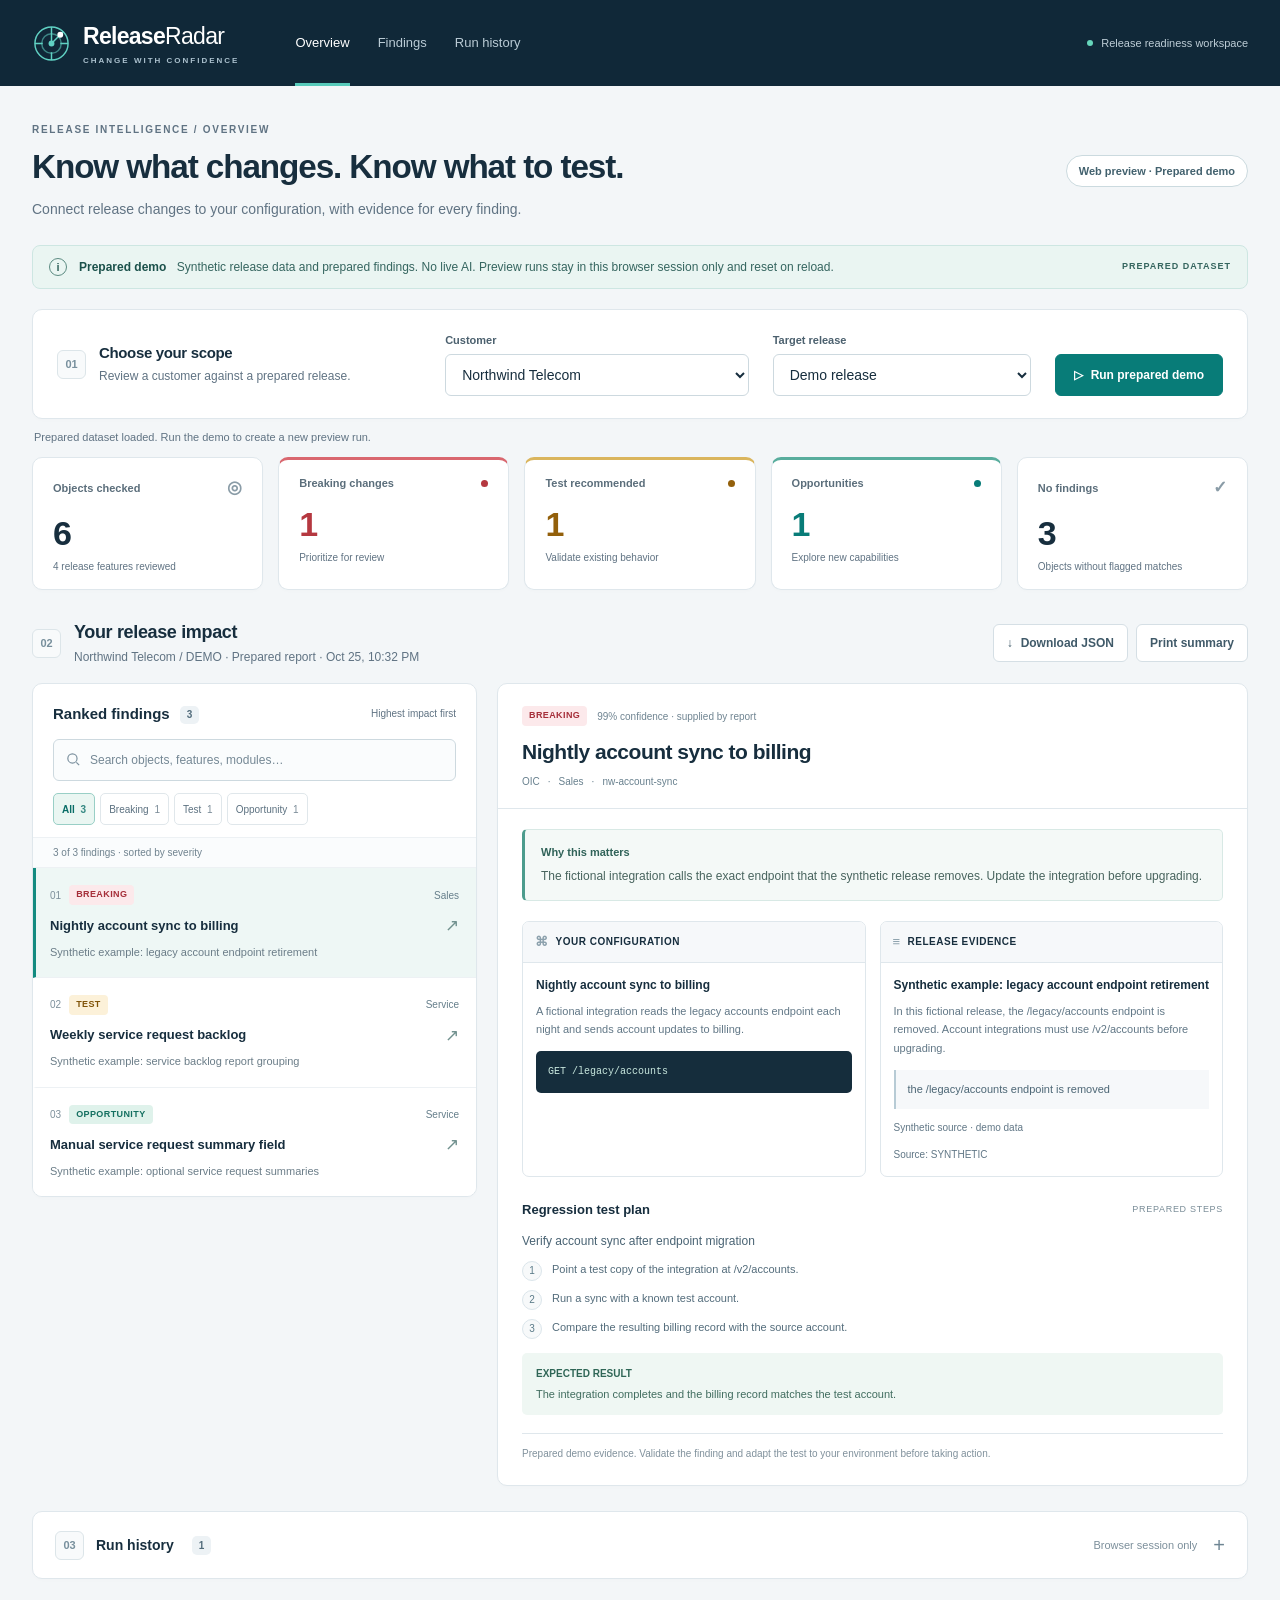
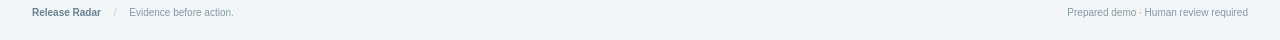
==== web/index.html @ c8c9df4d "feat: build interactive release dashboard and publish demo preview" ====
<!doctype html>
<html lang="en">
<head>
  <meta charset="utf-8">
  <meta name="viewport" content="width=device-width, initial-scale=1">
  <meta name="theme-color" content="#102838">
  <title>Release Radar — Release readiness</title>
  <link rel="stylesheet" href="./app.css">
</head>
<body class="rr-app">
  <!-- APEX: paste this root element into a Static Content region. Load app.css
       as a page CSS file and app.js as a page JavaScript file. No nested form. -->
  <!-- RELEASE_RADAR_APP_START -->
  <div id="release-radar-root" class="rr-app">
    <a class="rr-skip" href="#rr-workspace">Skip to workspace</a>
    <header class="rr-header">
      <a class="rr-brand" href="#rr-workspace" aria-label="Release Radar home">
        <svg class="rr-brand-mark" viewBox="0 0 40 40" fill="none" aria-hidden="true"><circle cx="20" cy="20" r="17" stroke="currentColor" stroke-width="1.5"/><circle cx="20" cy="20" r="10" stroke="currentColor" stroke-width="1.5" opacity=".55"/><path d="M20 3v17l12-12M3 20h8M20 29v8M29 20h8" stroke="currentColor" stroke-width="1.5"/><circle cx="20" cy="20" r="3" fill="currentColor"/><circle cx="29" cy="11" r="3" fill="#fff"/></svg>
        <span>Release<span class="rr-brand-light">Radar</span><small>CHANGE WITH CONFIDENCE</small></span>
      </a>
      <nav class="rr-nav" aria-label="Release Radar navigation">
        <a class="rr-nav-active" href="#rr-workspace">Overview</a>
        <a href="#rr-findings">Findings</a>
        <a href="#rr-history">Run history</a>
      </nav>
      <span class="rr-header-label"><span class="rr-dot"></span> Release readiness workspace</span>
    </header>

    <main id="rr-workspace" class="rr-main" tabindex="-1">
      <div class="rr-page-heading">
        <div><p class="rr-eyebrow">RELEASE INTELLIGENCE / OVERVIEW</p><h1>Know what changes.<br class="rr-mobile-break"> Know what to test.</h1><p class="rr-subtitle">Connect release changes to your configuration, with evidence for every finding.</p></div>
        <span id="rr-environment" class="rr-environment">Connecting…</span>
      </div>

      <div class="rr-demo-notice">
        <span class="rr-notice-icon" aria-hidden="true">i</span>
        <p><strong>Prepared demo</strong><span id="rr-mode-note"> Precomputed findings and test cases. This demo does not call live AI.</span></p>
        <span class="rr-fixture-tag">PREPARED DATASET</span>
      </div>

      <section class="rr-card rr-controls" aria-labelledby="rr-scope-title">
        <div class="rr-scope-heading"><span class="rr-section-number">01</span><div><h2 id="rr-scope-title">Choose your scope</h2><p>Review a customer against a prepared release.</p></div></div>
        <div class="rr-field"><label for="rr-customer">Customer</label><select id="rr-customer" disabled><option>Loading customers…</option></select></div>
        <div class="rr-field"><label for="rr-release">Target release</label><select id="rr-release" disabled><option>Loading releases…</option></select></div>
        <button id="rr-run" class="rr-button rr-button-primary" type="button" disabled><span aria-hidden="true">▷</span><span id="rr-run-label">Run prepared demo</span></button>
      </section>

      <div id="rr-error" class="rr-error" role="alert" hidden><div><strong>We couldn’t complete that request.</strong><p id="rr-error-message"></p></div><button id="rr-retry" class="rr-button rr-button-secondary" type="button">Try again</button></div>
      <p id="rr-status" class="rr-status" role="status" aria-live="polite">Loading the prepared workspace…</p>

      <section class="rr-kpis" aria-label="Report summary">
        <article class="rr-card rr-kpi"><div class="rr-kpi-label">Objects checked <span aria-hidden="true">◎</span></div><strong id="rr-kpi-objects">—</strong><p id="rr-kpi-features">Awaiting a report</p></article>
        <article class="rr-card rr-kpi rr-kpi-breaking"><div class="rr-kpi-label">Breaking changes <span class="rr-severity-dot" aria-hidden="true"></span></div><strong id="rr-kpi-breaking">—</strong><p>Prioritize for review</p></article>
        <article class="rr-card rr-kpi rr-kpi-test"><div class="rr-kpi-label">Test recommended <span class="rr-severity-dot" aria-hidden="true"></span></div><strong id="rr-kpi-test">—</strong><p>Validate existing behavior</p></article>
        <article class="rr-card rr-kpi rr-kpi-opportunity"><div class="rr-kpi-label">Opportunities <span class="rr-severity-dot" aria-hidden="true"></span></div><strong id="rr-kpi-opportunity">—</strong><p>Explore new capabilities</p></article>
        <article class="rr-card rr-kpi"><div class="rr-kpi-label">No findings <span aria-hidden="true">✓</span></div><strong id="rr-kpi-clear">—</strong><p>Objects without flagged matches</p></article>
      </section>

      <section id="rr-findings" class="rr-results" aria-labelledby="rr-results-title" aria-busy="true">
        <div class="rr-section-heading"><div class="rr-section-title"><span class="rr-section-number">02</span><div><h2 id="rr-results-title">Your release impact</h2><p id="rr-report-meta">Choose a scope to begin your review.</p></div></div><div class="rr-report-actions"><button id="rr-download" class="rr-button rr-button-secondary" type="button" disabled><span aria-hidden="true">↓</span> Download JSON</button><button id="rr-print" class="rr-button rr-button-secondary" type="button" disabled>Print summary</button></div></div>
        <div class="rr-review-grid">
          <section class="rr-card rr-findings-panel" aria-label="Ranked findings">
            <div class="rr-list-header"><h3>Ranked findings <span id="rr-finding-total" class="rr-count">0</span></h3><span>Highest impact first</span></div>
            <div class="rr-filter-area"><div class="rr-search"><svg viewBox="0 0 24 24" fill="none" aria-hidden="true"><circle cx="10.5" cy="10.5" r="6.5" stroke="currentColor" stroke-width="1.7"/><path d="m16 16 4 4" stroke="currentColor" stroke-width="1.7"/></svg><label class="rr-sr-only" for="rr-search">Search findings by object, module, or release feature</label><input id="rr-search" type="search" placeholder="Search objects, features, modules…" autocomplete="off"></div>
              <div class="rr-filters" role="group" aria-label="Filter by severity"><button class="rr-filter rr-filter-active" data-severity="ALL" aria-pressed="true" type="button">All <span data-count="ALL">0</span></button><button class="rr-filter" data-severity="BREAKING" aria-pressed="false" type="button">Breaking <span data-count="BREAKING">0</span></button><button class="rr-filter" data-severity="TEST" aria-pressed="false" type="button">Test <span data-count="TEST">0</span></button><button class="rr-filter" data-severity="OPPORTUNITY" aria-pressed="false" type="button">Opportunity <span data-count="OPPORTUNITY">0</span></button></div>
            </div>
            <p id="rr-result-count" class="rr-result-count" role="status" aria-live="polite">Waiting for report</p>
            <div id="rr-finding-list" class="rr-finding-list"><div class="rr-empty"><span class="rr-empty-symbol" aria-hidden="true">◎</span><h3>Your review starts here</h3><p>Run the prepared demo to see configuration matches, release evidence, and test steps.</p></div></div>
          </section>
          <section id="rr-detail" class="rr-card rr-detail" aria-labelledby="rr-detail-title"><div class="rr-empty rr-detail-empty"><span class="rr-empty-symbol" aria-hidden="true">↗</span><p class="rr-eyebrow">FROM CHANGE TO ACTION</p><h3 id="rr-detail-title">Every finding tells the whole story.</h3><p>Select a finding to compare your configuration with release evidence and review a regression test.</p><div class="rr-empty-steps"><span>01 &nbsp; Configuration</span><span>02 &nbsp; Evidence</span><span>03 &nbsp; Test plan</span></div></div></section>
        </div>
      </section>

      <section id="rr-history" class="rr-card rr-history" aria-labelledby="rr-history-title"><details><summary><span><span class="rr-section-number">03</span><span id="rr-history-title">Run history</span><span id="rr-history-count" class="rr-count">0</span></span><span class="rr-history-hint" id="rr-history-hint">Session activity</span></summary><div class="rr-history-body"><p id="rr-history-note">Previous runs appear here.</p><div id="rr-history-list"></div></div></details></section>
      <footer class="rr-footer"><span><strong>Release Radar</strong> <span class="rr-footer-divider">/</span> Evidence before action.</span><span>Prepared demo · Human review required</span></footer>
      <noscript><p class="rr-error">JavaScript is required to load the Release Radar workspace.</p></noscript>
    </main>
  </div>
  <!-- RELEASE_RADAR_APP_END -->
  <script src="./app.js" defer></script>
</body>
</html>
---- web/app.css ----
/* All selectors are isolated from Oracle APEX Universal Theme. */
.rr-app { margin:0; }
#release-radar-root { --rr-navy:#102838; --rr-ink:#172e3e; --rr-muted:#607383; --rr-line:#dfe7ec; --rr-bg:#f3f6f8; --rr-teal:#087c78; --rr-red:#b53840; --rr-amber:#93600b; color:var(--rr-ink); background:var(--rr-bg); font-family:Inter,"Segoe UI",Arial,sans-serif; font-size:14px; line-height:1.5; min-height:100vh; isolation:isolate; -webkit-font-smoothing:antialiased; }
#release-radar-root *, #release-radar-root *::before, #release-radar-root *::after { box-sizing:border-box; }
#release-radar-root [hidden] { display:none !important; }
#release-radar-root h1, #release-radar-root h2, #release-radar-root h3, #release-radar-root h4, #release-radar-root p { margin:0; padding:0; color:inherit; }
#release-radar-root h1 { font-size:clamp(26px,2.6vw,37px); font-weight:650; line-height:1.2; letter-spacing:-1.1px; }
#release-radar-root h2 { font-size:18px; line-height:1.35; font-weight:650; letter-spacing:-.35px; }
#release-radar-root h3 { font-size:15px; line-height:1.4; font-weight:650; }
#release-radar-root h4 { font-size:13px; font-weight:650; }
#release-radar-root button, #release-radar-root input, #release-radar-root select { font:inherit; letter-spacing:normal; }
#release-radar-root button { cursor:pointer; text-transform:none; }
#release-radar-root button:disabled { cursor:not-allowed; opacity:.5; }
#release-radar-root a { color:var(--rr-teal); text-decoration:none; }
#release-radar-root a:hover { text-decoration:underline; }
#release-radar-root :focus-visible { outline:3px solid #1eaaa1; outline-offset:3px; }
#release-radar-root .rr-sr-only { position:absolute; width:1px; height:1px; padding:0; margin:-1px; overflow:hidden; clip:rect(0,0,0,0); white-space:nowrap; border:0; }
#release-radar-root .rr-skip { position:absolute; top:8px; left:16px; transform:translateY(-160%); z-index:5; padding:10px 16px; background:white; border-radius:6px; }
#release-radar-root .rr-skip:focus { transform:translateY(0); }
#release-radar-root .rr-header { background:var(--rr-navy); min-height:86px; display:flex; align-items:center; gap:56px; padding:0 max(32px,calc((100% - 1472px)/2)); color:white; }
#release-radar-root .rr-brand { color:white; display:flex; gap:12px; align-items:center; text-decoration:none; font-size:23px; font-weight:700; letter-spacing:-.7px; flex-shrink:0; }
#release-radar-root .rr-brand-mark { width:39px; height:39px; color:#60d1c3; }
#release-radar-root .rr-brand-light { font-weight:400; }
#release-radar-root .rr-brand small { display:block; font-size:8px; letter-spacing:2px; color:#abc1ce; font-weight:600; margin-top:1px; }
#release-radar-root .rr-nav { display:flex; gap:28px; align-self:stretch; align-items:stretch; }
#release-radar-root .rr-nav a { color:#bacbd5; font-size:13px; display:flex; align-items:center; border-bottom:3px solid transparent; padding-top:3px; }
#release-radar-root .rr-nav .rr-nav-active { color:white; border-bottom-color:#57caba; }
#release-radar-root .rr-header-label { margin-left:auto; color:#beced7; font-size:11px; display:flex; align-items:center; gap:8px; }
#release-radar-root .rr-dot { width:6px; height:6px; border-radius:50%; background:#66d6bb; }
#release-radar-root .rr-main { max-width:1536px; padding:36px 32px 20px; margin:0 auto; }
#release-radar-root .rr-page-heading { display:flex; justify-content:space-between; gap:24px; align-items:center; margin-bottom:25px; }
#release-radar-root .rr-eyebrow { font-size:10px; font-weight:700; letter-spacing:1.7px; color:var(--rr-muted); margin-bottom:10px; }
#release-radar-root .rr-subtitle { color:var(--rr-muted); font-size:14px; margin-top:12px; }
#release-radar-root .rr-mobile-break { display:none; }
#release-radar-root .rr-environment { white-space:nowrap; border:1px solid #cbdadf; background:#fff; border-radius:20px; padding:7px 12px; color:#42616e; font-size:11px; font-weight:600; }
#release-radar-root .rr-demo-notice { border:1px solid #cde6e2; background:#eaf5f2; display:flex; align-items:center; gap:12px; border-radius:8px; padding:12px 16px; margin-bottom:20px; color:#35655f; font-size:12px; }
#release-radar-root .rr-demo-notice strong { color:#1b514b; margin-right:7px; }
#release-radar-root .rr-notice-icon { width:18px; height:18px; border:1.5px solid #5c8b82; border-radius:50%; text-align:center; font-size:11px; line-height:16px; font-weight:700; flex-shrink:0; }
#release-radar-root .rr-fixture-tag { margin-left:auto; font-size:9px; font-weight:700; letter-spacing:1px; flex-shrink:0; }
#release-radar-root .rr-card { background:white; border:1px solid var(--rr-line); border-radius:10px; box-shadow:0 2px 3px #10283803; }
#release-radar-root .rr-controls { display:grid; grid-template-columns:1.2fr 1fr .85fr auto; gap:24px; align-items:center; padding:22px 24px; }
#release-radar-root .rr-scope-heading, #release-radar-root .rr-section-title { display:flex; gap:13px; align-items:center; }
#release-radar-root .rr-scope-heading h2 { font-size:15px; }
#release-radar-root .rr-scope-heading p, #release-radar-root .rr-section-title p { color:var(--rr-muted); font-size:12px; margin-top:4px; }
#release-radar-root .rr-section-number { color:#78909d; font-size:11px; font-weight:600; border:1px solid #dce5e9; background:#f8fafb; border-radius:6px; display:inline-flex; width:29px; height:29px; align-items:center; justify-content:center; flex-shrink:0; }
#release-radar-root .rr-field label { display:block; margin-bottom:6px; font-size:11px; font-weight:650; color:#4b606e; }
#release-radar-root select, #release-radar-root input[type="search"] { display:block; width:100%; min-width:0; border:1px solid #cdd9df; border-radius:6px; background-color:white; color:var(--rr-ink); height:42px; padding:0 12px; box-shadow:none; }
#release-radar-root select { padding-right:24px; }
#release-radar-root .rr-button { display:inline-flex; gap:8px; justify-content:center; align-items:center; min-height:38px; padding:8px 13px; border-radius:6px; font-size:12px; font-weight:600; border:1px solid transparent; white-space:nowrap; box-shadow:none; transition:background .15s,border-color .15s; line-height:1.4; }
#release-radar-root .rr-button-primary { background:var(--rr-teal); color:white; border-color:var(--rr-teal); min-height:42px; align-self:end; padding:10px 18px; }
#release-radar-root .rr-button-primary:hover:not(:disabled) { background:#056660; }
#release-radar-root .rr-button-secondary { background:white; color:#405a69; border-color:#d5dfe5; }
#release-radar-root .rr-button-secondary:hover:not(:disabled) { background:#f0f5f7; border-color:#9eb6c2; }
#release-radar-root .rr-status { font-size:11px; color:var(--rr-muted); min-height:38px; padding:10px 2px; }
#release-radar-root .rr-error { display:flex; align-items:center; gap:16px; justify-content:space-between; padding:16px; border:1px solid #ecc7ca; border-radius:8px; margin-top:16px; background:#fff2f2; color:#8e2730; }
#release-radar-root .rr-error p { margin-top:4px; font-size:12px; overflow-wrap:anywhere; }
#release-radar-root .rr-kpis { display:grid; grid-template-columns:repeat(5,minmax(0,1fr)); gap:15px; margin-bottom:30px; }
#release-radar-root .rr-kpi { padding:17px 20px 15px; position:relative; overflow:hidden; }
#release-radar-root .rr-kpi-label { display:flex; align-items:center; justify-content:space-between; gap:8px; font-size:11px; font-weight:600; color:#5b6e7b; }
#release-radar-root .rr-kpi-label > span { color:#8a9ca7; font-size:17px; }
#release-radar-root .rr-kpi > strong { display:block; font-size:34px; font-weight:600; letter-spacing:-1px; line-height:1.3; margin:10px 0 4px; font-variant-numeric:tabular-nums; }
#release-radar-root .rr-kpi > p { color:var(--rr-muted); font-size:10px; }
#release-radar-root .rr-severity-dot { width:7px; height:7px; border-radius:50%; background:currentColor; }
#release-radar-root .rr-kpi-breaking { border-top:3px solid #d9676f; padding-top:15px; }
#release-radar-root .rr-kpi-breaking > strong, #release-radar-root .rr-kpi-breaking .rr-severity-dot { color:var(--rr-red); }
#release-radar-root .rr-kpi-test { border-top:3px solid #dab55d; padding-top:15px; }
#release-radar-root .rr-kpi-test > strong, #release-radar-root .rr-kpi-test .rr-severity-dot { color:var(--rr-amber); }
#release-radar-root .rr-kpi-opportunity { border-top:3px solid #58ad9d; padding-top:15px; }
#release-radar-root .rr-kpi-opportunity > strong, #release-radar-root .rr-kpi-opportunity .rr-severity-dot { color:var(--rr-teal); }
#release-radar-root .rr-section-heading { display:flex; align-items:center; justify-content:space-between; gap:20px; margin-bottom:17px; }
#release-radar-root .rr-report-actions { display:flex; gap:8px; }
#release-radar-root .rr-review-grid { display:grid; grid-template-columns:minmax(340px,.8fr) minmax(0,1.35fr); gap:20px; align-items:start; }
#release-radar-root .rr-findings-panel { overflow:hidden; }
#release-radar-root .rr-list-header { display:flex; justify-content:space-between; gap:10px; align-items:center; padding:19px 20px 15px; }
#release-radar-root .rr-list-header > span { color:var(--rr-muted); font-size:10px; }
#release-radar-root .rr-count { display:inline-flex; font-size:10px; color:#526c7b; background:#edf2f5; border-radius:5px; padding:2px 7px; margin-left:6px; vertical-align:middle; font-weight:600; }
#release-radar-root .rr-filter-area { padding:0 20px 12px; }
#release-radar-root .rr-search { position:relative; }
#release-radar-root .rr-search svg { position:absolute; width:17px; height:17px; top:12px; left:12px; color:#7b909e; }
#release-radar-root .rr-search input { padding-left:36px; font-size:12px; background:#fafcfd; }
#release-radar-root input::placeholder { color:#758895; opacity:1; }
#release-radar-root .rr-filters { display:flex; gap:5px; flex-wrap:wrap; margin-top:12px; }
#release-radar-root .rr-filter { padding:5px 8px; border-radius:5px; background:#fff; border:1px solid #e0e7eb; color:#5c7180; font-size:10px; line-height:1.5; min-height:32px; }
#release-radar-root .rr-filter span { opacity:.8; margin-left:3px; font-variant-numeric:tabular-nums; }
#release-radar-root .rr-filter.rr-filter-active { color:#096d67; border-color:#99cfc6; background:#eaf6f2; font-weight:650; }
#release-radar-root .rr-result-count { padding:7px 20px; border-top:1px solid #edf1f4; border-bottom:1px solid #edf1f4; background:#fafcfd; color:#70838f; font-size:10px; }
#release-radar-root .rr-finding-list { max-height:690px; overflow:auto; scrollbar-width:thin; scrollbar-color:#c6d3db transparent; }
#release-radar-root .rr-finding { display:block; width:100%; border:0; border-bottom:1px solid #edf1f4; border-left:3px solid transparent; text-align:left; background:white; padding:17px 17px 17px 14px; color:var(--rr-ink); }
#release-radar-root .rr-finding:last-child { border-bottom:0; }
#release-radar-root .rr-finding:hover { background:#f5faf9; }
#release-radar-root .rr-finding[aria-pressed="true"] { border-left-color:#138b80; background:#eef7f5; }
#release-radar-root .rr-finding-top { display:flex; gap:8px; align-items:center; margin-bottom:9px; }
#release-radar-root .rr-rank { font-size:10px; color:#7e909b; font-variant-numeric:tabular-nums; }
#release-radar-root .rr-finding-module { color:#667f8b; font-size:10px; overflow:hidden; text-overflow:ellipsis; white-space:nowrap; margin-left:auto; }
#release-radar-root .rr-badge { display:inline-flex; align-items:center; border-radius:4px; padding:3px 7px; font-size:9px; line-height:1.5; font-weight:700; letter-spacing:.4px; background:#edf2f5; color:#526a77; }
#release-radar-root .rr-badge-breaking { color:#a52e39; background:#fce9eb; }
#release-radar-root .rr-badge-test { color:#805409; background:#fcf1d9; }
#release-radar-root .rr-badge-opportunity { color:#146f60; background:#dff2eb; }
#release-radar-root .rr-finding-name { display:flex; align-items:center; gap:12px; font-size:13px; font-weight:650; line-height:1.45; overflow-wrap:anywhere; }
#release-radar-root .rr-finding-arrow { margin-left:auto; color:#71918f; font-size:17px; font-weight:400; flex-shrink:0; }
#release-radar-root .rr-finding-feature { display:block; font-size:11px; color:#6b7d88; margin-top:5px; line-height:1.5; overflow-wrap:anywhere; }
#release-radar-root .rr-empty { text-align:center; padding:48px 28px; color:var(--rr-muted); }
#release-radar-root .rr-empty-symbol { display:flex; width:50px; height:50px; border-radius:14px; background:#edf5f4; color:#6b9c93; justify-content:center; align-items:center; margin:0 auto 20px; font-size:28px; }
#release-radar-root .rr-empty h3 { font-size:16px; color:#365363; margin-bottom:10px; }
#release-radar-root .rr-empty p { font-size:12px; line-height:1.8; max-width:360px; margin:0 auto; }
#release-radar-root .rr-empty .rr-button { margin-top:18px; }
#release-radar-root .rr-detail-empty { min-height:382px; padding-top:62px; }
#release-radar-root .rr-empty-steps { display:flex; gap:14px; flex-wrap:wrap; justify-content:center; font-size:10px; margin-top:30px; color:#73928c; }
#release-radar-root .rr-detail { overflow:hidden; scroll-margin-top:20px; }
#release-radar-root .rr-detail-header { padding:22px 24px 19px; border-bottom:1px solid var(--rr-line); }
#release-radar-root .rr-detail-kicker { display:flex; gap:10px; align-items:center; margin-bottom:11px; }
#release-radar-root .rr-detail-kicker > span:last-child { color:#6f8491; font-size:10px; }
#release-radar-root .rr-detail-header h3 { font-size:21px; letter-spacing:-.5px; overflow-wrap:anywhere; }
#release-radar-root .rr-detail-meta { display:flex; gap:8px; flex-wrap:wrap; font-size:10px; color:#68808e; margin-top:8px; }
#release-radar-root .rr-detail-meta span + span::before { content:"·"; margin-right:8px; }
#release-radar-root .rr-detail-body { padding:20px 24px 24px; }
#release-radar-root .rr-rationale { padding:14px 16px; border:1px solid #d8e9e5; border-left:3px solid #4c9c8d; background:#f4f9f7; border-radius:5px; margin-bottom:20px; }
#release-radar-root .rr-rationale h4 { color:#2f6258; margin-bottom:5px; font-size:11px; }
#release-radar-root .rr-rationale p { font-size:12px; line-height:1.7; color:#48645e; overflow-wrap:anywhere; }
#release-radar-root .rr-comparison { display:grid; grid-template-columns:1fr 1fr; gap:14px; margin-bottom:23px; }
#release-radar-root .rr-evidence-card { min-width:0; border:1px solid var(--rr-line); border-radius:7px; overflow:hidden; }
#release-radar-root .rr-evidence-label { background:#f6f8fa; border-bottom:1px solid var(--rr-line); padding:10px 12px; font-size:10px; font-weight:700; letter-spacing:.5px; display:flex; align-items:center; gap:7px; }
#release-radar-root .rr-evidence-label > span { color:#8ba0ac; font-size:13px; }
#release-radar-root .rr-evidence-content { padding:13px; }
#release-radar-root .rr-evidence-content h4 { font-size:12px; margin-bottom:8px; overflow-wrap:anywhere; }
#release-radar-root .rr-evidence-content p { color:#617786; font-size:11px; line-height:1.7; overflow-wrap:anywhere; }
#release-radar-root .rr-code { display:block; white-space:pre-wrap; word-break:break-word; overflow-wrap:anywhere; margin:12px 0 0; padding:12px; background:#152d3c; color:#c9e8df; border-radius:5px; font:10px/1.8 Consolas,"SFMono-Regular",monospace; max-height:240px; overflow:auto; }
#release-radar-root .rr-quote { margin:12px 0 0; padding:10px 12px; background:#f6f8fa; border-left:2px solid #b7cbd5; color:#4c6675; font-size:11px; line-height:1.75; white-space:pre-wrap; overflow-wrap:anywhere; }
#release-radar-root .rr-source { display:inline-block; font-size:10px; font-weight:600; margin-top:12px; overflow-wrap:anywhere; }
#release-radar-root .rr-source-note { margin-top:10px !important; font-size:10px !important; }
#release-radar-root .rr-test-heading { display:flex; align-items:center; justify-content:space-between; gap:12px; margin-bottom:12px; }
#release-radar-root .rr-test-heading h4 { font-size:13px; }
#release-radar-root .rr-test-heading > span { color:#7a8d98; font-size:9px; letter-spacing:.7px; }
#release-radar-root .rr-test-title { font-size:12px; color:#496373; margin-bottom:10px; }
#release-radar-root .rr-test-steps { list-style:none; margin:0; padding:0; counter-reset:rr-step; }
#release-radar-root .rr-test-steps li { display:flex; align-items:flex-start; gap:10px; font-size:11px; line-height:1.8; color:#536c7b; margin:8px 0; counter-increment:rr-step; overflow-wrap:anywhere; }
#release-radar-root .rr-test-steps li::before { content:counter(rr-step); display:inline-flex; align-items:center; justify-content:center; border:1px solid #dbe5eb; background:#f7f9fa; border-radius:50%; min-width:20px; height:20px; font-size:10px; color:#5b7b89; margin-top:1px; }
#release-radar-root .rr-expected { background:#eff7f3; border-radius:5px; padding:12px 14px; margin-top:14px; font-size:11px; color:#416d5f; line-height:1.7; overflow-wrap:anywhere; }
#release-radar-root .rr-expected strong { display:block; color:#2f6656; margin-bottom:3px; font-size:10px; }
#release-radar-root .rr-detail-footnote { border-top:1px solid var(--rr-line); margin-top:18px; padding-top:12px; font-size:10px; color:#80919c; }
#release-radar-root .rr-history { margin-top:25px; }
#release-radar-root .rr-history summary { display:flex; align-items:center; gap:16px; justify-content:space-between; cursor:pointer; padding:18px 22px; list-style:none; font-weight:600; }
#release-radar-root .rr-history summary::-webkit-details-marker { display:none; }
#release-radar-root .rr-history summary > span:first-child { display:flex; gap:12px; align-items:center; }
#release-radar-root .rr-history summary::after { content:"+"; color:#6e8593; font-size:20px; font-weight:400; }
#release-radar-root .rr-history details[open] summary::after { content:"−"; }
#release-radar-root .rr-history-hint { margin-left:auto; font-size:11px; color:#7c8f9b; font-weight:400; }
#release-radar-root .rr-history-body { border-top:1px solid var(--rr-line); padding:16px 22px 20px; overflow:auto; }
#release-radar-root .rr-history-body > p { font-size:11px; color:var(--rr-muted); margin-bottom:12px; }
#release-radar-root .rr-history-table { width:100%; min-width:700px; border-collapse:collapse; text-align:left; font-size:11px; }
#release-radar-root .rr-history-table th { font-weight:600; color:#6d8290; padding:8px; border-bottom:1px solid var(--rr-line); white-space:nowrap; }
#release-radar-root .rr-history-table td { padding:10px 8px; border-bottom:1px solid #edf1f4; overflow-wrap:anywhere; max-width:270px; }
#release-radar-root .rr-footer { display:flex; justify-content:space-between; gap:16px; padding-top:26px; color:#8798a3; font-size:10px; }
#release-radar-root .rr-footer strong { color:#6a818f; font-weight:600; }
#release-radar-root .rr-footer-divider { padding:0 10px; color:#c6d1d8; }
@media (min-width:1600px) { #release-radar-root .rr-main { padding-top:42px; } #release-radar-root .rr-finding { padding-top:20px; padding-bottom:20px; } }
@media (max-width:1150px) { #release-radar-root .rr-header { gap:34px; padding:0 24px; } #release-radar-root .rr-header-label { display:none; } #release-radar-root .rr-main { padding:28px 24px 20px; } #release-radar-root .rr-controls { grid-template-columns:1fr 1fr auto; gap:18px; } #release-radar-root .rr-scope-heading { grid-column:1/-1; } #release-radar-root .rr-review-grid { grid-template-columns:minmax(300px,.8fr) minmax(0,1.2fr); gap:16px; } #release-radar-root .rr-comparison { grid-template-columns:1fr; } #release-radar-root .rr-kpi { padding-left:15px; padding-right:15px; } #release-radar-root .rr-list-header > span { display:none; } }
@media (max-width:800px) { #release-radar-root .rr-header { min-height:74px; gap:24px; } #release-radar-root .rr-brand { font-size:20px; } #release-radar-root .rr-nav { gap:20px; margin-left:auto; } #release-radar-root .rr-nav a { font-size:12px; } #release-radar-root .rr-environment { align-self:flex-start; } #release-radar-root .rr-page-heading { align-items:flex-start; } #release-radar-root .rr-kpis { grid-template-columns:repeat(3,minmax(0,1fr)); gap:12px; } #release-radar-root .rr-kpi:first-child { grid-column:span 2; } #release-radar-root .rr-kpi:nth-child(2) { grid-column:1; grid-row:2; } #release-radar-root .rr-kpi:nth-child(3) { grid-column:2; grid-row:2; } #release-radar-root .rr-kpi:nth-child(4) { grid-column:3; grid-row:2; } #release-radar-root .rr-kpi:last-child { grid-column:3; grid-row:1; } #release-radar-root .rr-review-grid { grid-template-columns:1fr; } #release-radar-root .rr-finding-list { max-height:380px; } #release-radar-root .rr-comparison { grid-template-columns:1fr 1fr; } #release-radar-root .rr-fixture-tag { display:none; } #release-radar-root .rr-section-heading { align-items:flex-start; } #release-radar-root .rr-section-title p { max-width:330px; overflow-wrap:anywhere; } #release-radar-root .rr-report-actions { flex-direction:column; } }
@media (max-width:540px) { #release-radar-root .rr-main { padding:24px 16px 20px; } #release-radar-root .rr-header { padding:14px 16px 0; flex-wrap:wrap; gap:6px; } #release-radar-root .rr-brand { width:100%; } #release-radar-root .rr-brand-mark { width:32px; height:32px; } #release-radar-root .rr-nav { width:100%; gap:28px; margin-top:7px; height:42px; } #release-radar-root .rr-page-heading { flex-direction:column-reverse; gap:16px; margin-bottom:20px; } #release-radar-root .rr-eyebrow { font-size:9px; } #release-radar-root h1 { font-size:29px; } #release-radar-root .rr-mobile-break { display:block; } #release-radar-root .rr-subtitle { font-size:12px; } #release-radar-root .rr-demo-notice { align-items:flex-start; padding:12px; font-size:11px; } #release-radar-root .rr-demo-notice strong { display:block; margin-bottom:3px; } #release-radar-root .rr-controls { grid-template-columns:1fr; padding:18px; gap:15px; } #release-radar-root .rr-button-primary { width:100%; } #release-radar-root .rr-kpis { gap:9px; } #release-radar-root .rr-kpi { padding:12px; } #release-radar-root .rr-kpi-label { font-size:10px; align-items:flex-start; } #release-radar-root .rr-kpi-label > span { display:none; } #release-radar-root .rr-kpi > strong { font-size:29px; } #release-radar-root .rr-kpi > p { font-size:9px; } #release-radar-root .rr-section-heading { flex-direction:column; gap:14px; } #release-radar-root .rr-report-actions { flex-direction:row; width:100%; } #release-radar-root .rr-report-actions button { flex:1; } #release-radar-root .rr-comparison { grid-template-columns:1fr; } #release-radar-root .rr-detail-header, #release-radar-root .rr-detail-body { padding:18px; } #release-radar-root .rr-detail-header h3 { font-size:19px; } #release-radar-root .rr-history summary { padding:16px; } #release-radar-root .rr-history-hint { display:none; } #release-radar-root .rr-footer { flex-direction:column; gap:7px; } #release-radar-root .rr-error { flex-direction:column; align-items:flex-start; } }
@media (prefers-reduced-motion:reduce) { #release-radar-root *, #release-radar-root *::before, #release-radar-root *::after { transition:none !important; scroll-behavior:auto !important; } }
@media print { #release-radar-root { background:white; color:#142d3c; font-size:11px; } #release-radar-root .rr-header, #release-radar-root .rr-controls, #release-radar-root .rr-report-actions, #release-radar-root .rr-filter-area, #release-radar-root .rr-history, #release-radar-root .rr-skip, #release-radar-root .rr-error { display:none !important; } #release-radar-root .rr-main { padding:0; max-width:none; } #release-radar-root .rr-page-heading { margin-bottom:15px; } #release-radar-root h1 { font-size:25px; } #release-radar-root .rr-review-grid { display:block; } #release-radar-root .rr-findings-panel { margin-bottom:20px; } #release-radar-root .rr-finding-list { max-height:none; overflow:visible; } #release-radar-root .rr-finding { break-inside:avoid; } #release-radar-root .rr-detail { break-before:auto; } #release-radar-root .rr-comparison { grid-template-columns:1fr 1fr; } #release-radar-root .rr-code { max-height:none; overflow:visible; color:#142d3c; background:#f0f3f4; } #release-radar-root .rr-kpis { grid-template-columns:repeat(5,1fr); gap:8px; } #release-radar-root .rr-kpi { grid-column:auto !important; grid-row:auto !important; padding:12px; break-inside:avoid; } #release-radar-root .rr-kpi > strong { font-size:25px; } #release-radar-root .rr-detail-header, #release-radar-root .rr-rationale, #release-radar-root .rr-evidence-card, #release-radar-root .rr-test-steps li { break-inside:avoid; } #release-radar-root .rr-footer { margin-top:20px; } }
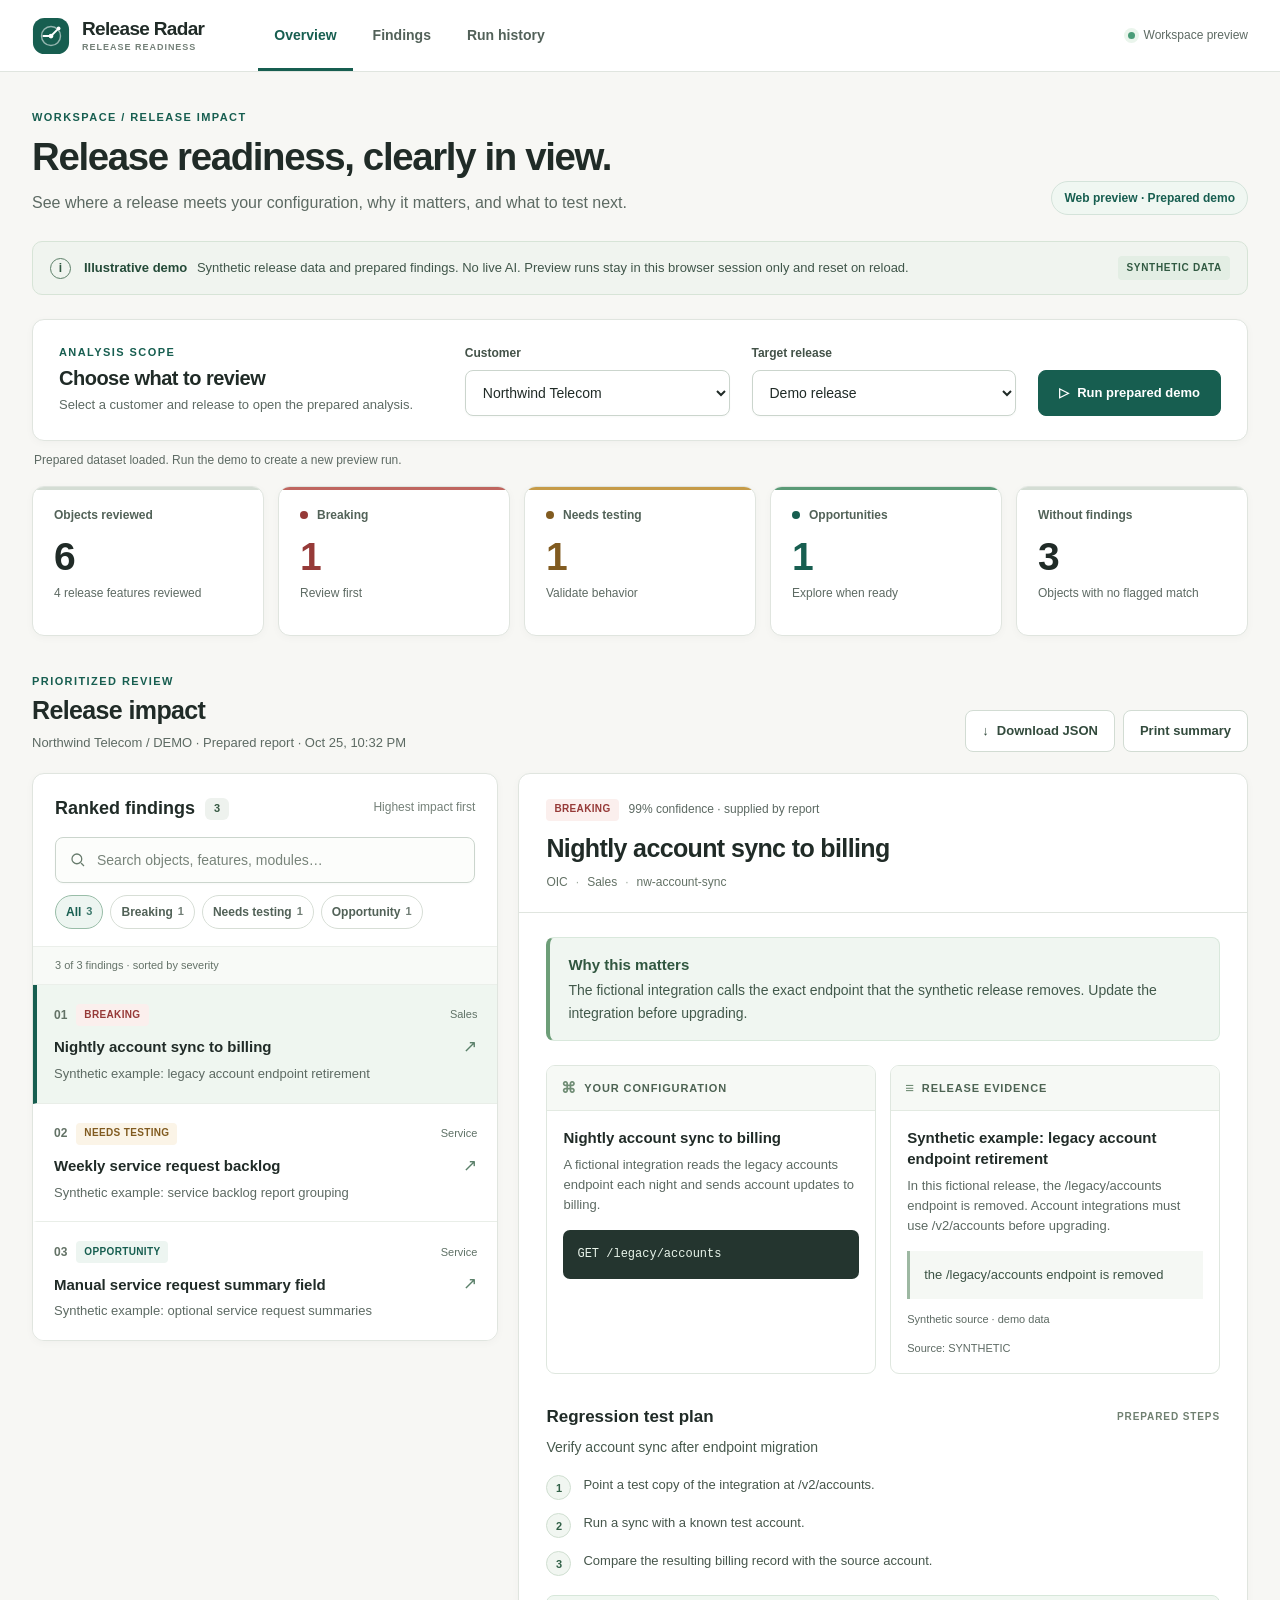
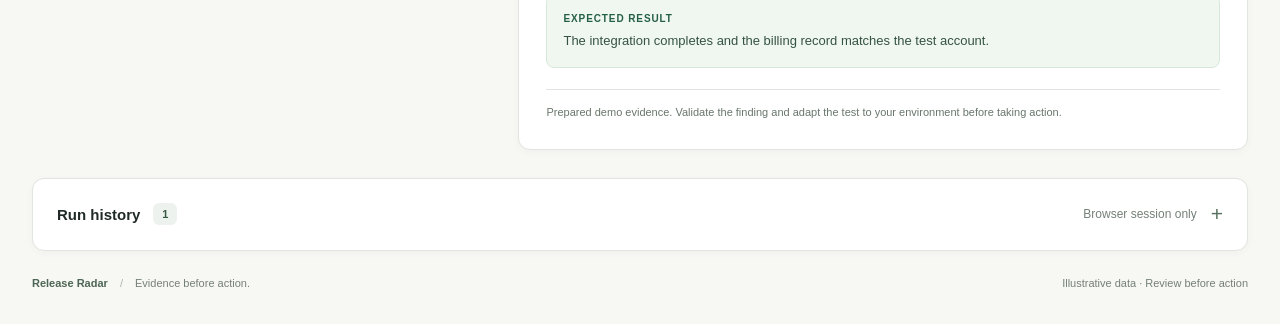
==== commit 3152d07f: "Redesign release impact workspace with Redwood-inspired UI" ====
--- a/web/index.html
+++ b/web/index.html
@@ -3,8 +3,8 @@
 <head>
   <meta charset="utf-8">
   <meta name="viewport" content="width=device-width, initial-scale=1">
-  <meta name="theme-color" content="#102838">
-  <title>Release Radar — Release readiness</title>
+  <meta name="theme-color" content="#f8f7f4">
+  <title>Release Radar | Release impact workspace</title>
   <link rel="stylesheet" href="./app.css">
 </head>
 <body class="rr-app">
@@ -15,31 +15,31 @@
     <a class="rr-skip" href="#rr-workspace">Skip to workspace</a>
     <header class="rr-header">
       <a class="rr-brand" href="#rr-workspace" aria-label="Release Radar home">
-        <svg class="rr-brand-mark" viewBox="0 0 40 40" fill="none" aria-hidden="true"><circle cx="20" cy="20" r="17" stroke="currentColor" stroke-width="1.5"/><circle cx="20" cy="20" r="10" stroke="currentColor" stroke-width="1.5" opacity=".55"/><path d="M20 3v17l12-12M3 20h8M20 29v8M29 20h8" stroke="currentColor" stroke-width="1.5"/><circle cx="20" cy="20" r="3" fill="currentColor"/><circle cx="29" cy="11" r="3" fill="#fff"/></svg>
-        <span>Release<span class="rr-brand-light">Radar</span><small>CHANGE WITH CONFIDENCE</small></span>
+        <svg class="rr-brand-mark" viewBox="0 0 40 40" fill="none" aria-hidden="true"><rect x="1" y="1" width="38" height="38" rx="12" fill="currentColor"/><circle cx="20" cy="20" r="10" stroke="#fff" stroke-width="1.5" opacity=".55"/><path d="M20 20 28 12M20 20h-8" stroke="#fff" stroke-width="2" stroke-linecap="round"/><circle cx="20" cy="20" r="2.5" fill="#fff"/><circle cx="28" cy="12" r="2" fill="#fff"/></svg>
+        <span>Release Radar<small>RELEASE READINESS</small></span>
       </a>
       <nav class="rr-nav" aria-label="Release Radar navigation">
         <a class="rr-nav-active" href="#rr-workspace">Overview</a>
         <a href="#rr-findings">Findings</a>
         <a href="#rr-history">Run history</a>
       </nav>
-      <span class="rr-header-label"><span class="rr-dot"></span> Release readiness workspace</span>
+      <span class="rr-header-label"><span class="rr-dot"></span> Workspace preview</span>
     </header>
 
     <main id="rr-workspace" class="rr-main" tabindex="-1">
       <div class="rr-page-heading">
-        <div><p class="rr-eyebrow">RELEASE INTELLIGENCE / OVERVIEW</p><h1>Know what changes.<br class="rr-mobile-break"> Know what to test.</h1><p class="rr-subtitle">Connect release changes to your configuration, with evidence for every finding.</p></div>
+        <div><p class="rr-eyebrow">WORKSPACE / RELEASE IMPACT</p><h1>Release readiness, clearly in view.</h1><p class="rr-subtitle">See where a release meets your configuration, why it matters, and what to test next.</p></div>
         <span id="rr-environment" class="rr-environment">Connecting…</span>
       </div>
 
       <div class="rr-demo-notice">
         <span class="rr-notice-icon" aria-hidden="true">i</span>
-        <p><strong>Prepared demo</strong><span id="rr-mode-note"> Precomputed findings and test cases. This demo does not call live AI.</span></p>
-        <span class="rr-fixture-tag">PREPARED DATASET</span>
+        <p><strong>Illustrative demo</strong><span id="rr-mode-note"> Prepared findings and test cases. This demo does not call live AI.</span></p>
+        <span class="rr-fixture-tag">SYNTHETIC DATA</span>
       </div>
 
       <section class="rr-card rr-controls" aria-labelledby="rr-scope-title">
-        <div class="rr-scope-heading"><span class="rr-section-number">01</span><div><h2 id="rr-scope-title">Choose your scope</h2><p>Review a customer against a prepared release.</p></div></div>
+        <div class="rr-scope-heading"><div><p class="rr-eyebrow">ANALYSIS SCOPE</p><h2 id="rr-scope-title">Choose what to review</h2><p>Select a customer and release to open the prepared analysis.</p></div></div>
         <div class="rr-field"><label for="rr-customer">Customer</label><select id="rr-customer" disabled><option>Loading customers…</option></select></div>
         <div class="rr-field"><label for="rr-release">Target release</label><select id="rr-release" disabled><option>Loading releases…</option></select></div>
         <button id="rr-run" class="rr-button rr-button-primary" type="button" disabled><span aria-hidden="true">▷</span><span id="rr-run-label">Run prepared demo</span></button>
@@ -49,20 +49,20 @@
       <p id="rr-status" class="rr-status" role="status" aria-live="polite">Loading the prepared workspace…</p>
 
       <section class="rr-kpis" aria-label="Report summary">
-        <article class="rr-card rr-kpi"><div class="rr-kpi-label">Objects checked <span aria-hidden="true">◎</span></div><strong id="rr-kpi-objects">—</strong><p id="rr-kpi-features">Awaiting a report</p></article>
-        <article class="rr-card rr-kpi rr-kpi-breaking"><div class="rr-kpi-label">Breaking changes <span class="rr-severity-dot" aria-hidden="true"></span></div><strong id="rr-kpi-breaking">—</strong><p>Prioritize for review</p></article>
-        <article class="rr-card rr-kpi rr-kpi-test"><div class="rr-kpi-label">Test recommended <span class="rr-severity-dot" aria-hidden="true"></span></div><strong id="rr-kpi-test">—</strong><p>Validate existing behavior</p></article>
-        <article class="rr-card rr-kpi rr-kpi-opportunity"><div class="rr-kpi-label">Opportunities <span class="rr-severity-dot" aria-hidden="true"></span></div><strong id="rr-kpi-opportunity">—</strong><p>Explore new capabilities</p></article>
-        <article class="rr-card rr-kpi"><div class="rr-kpi-label">No findings <span aria-hidden="true">✓</span></div><strong id="rr-kpi-clear">—</strong><p>Objects without flagged matches</p></article>
+        <article class="rr-card rr-kpi"><div class="rr-kpi-label">Objects reviewed</div><strong id="rr-kpi-objects">—</strong><p id="rr-kpi-features">Awaiting a report</p></article>
+        <article class="rr-card rr-kpi rr-kpi-breaking"><div class="rr-kpi-label"><span class="rr-severity-dot" aria-hidden="true"></span> Breaking</div><strong id="rr-kpi-breaking">—</strong><p>Review first</p></article>
+        <article class="rr-card rr-kpi rr-kpi-test"><div class="rr-kpi-label"><span class="rr-severity-dot" aria-hidden="true"></span> Needs testing</div><strong id="rr-kpi-test">—</strong><p>Validate behavior</p></article>
+        <article class="rr-card rr-kpi rr-kpi-opportunity"><div class="rr-kpi-label"><span class="rr-severity-dot" aria-hidden="true"></span> Opportunities</div><strong id="rr-kpi-opportunity">—</strong><p>Explore when ready</p></article>
+        <article class="rr-card rr-kpi"><div class="rr-kpi-label">Without findings</div><strong id="rr-kpi-clear">—</strong><p>Objects with no flagged match</p></article>
       </section>
 
       <section id="rr-findings" class="rr-results" aria-labelledby="rr-results-title" aria-busy="true">
-        <div class="rr-section-heading"><div class="rr-section-title"><span class="rr-section-number">02</span><div><h2 id="rr-results-title">Your release impact</h2><p id="rr-report-meta">Choose a scope to begin your review.</p></div></div><div class="rr-report-actions"><button id="rr-download" class="rr-button rr-button-secondary" type="button" disabled><span aria-hidden="true">↓</span> Download JSON</button><button id="rr-print" class="rr-button rr-button-secondary" type="button" disabled>Print summary</button></div></div>
+        <div class="rr-section-heading"><div class="rr-section-title"><div><p class="rr-eyebrow">PRIORITIZED REVIEW</p><h2 id="rr-results-title">Release impact</h2><p id="rr-report-meta">Choose a scope to begin your review.</p></div></div><div class="rr-report-actions"><button id="rr-download" class="rr-button rr-button-secondary" type="button" disabled><span aria-hidden="true">↓</span> Download JSON</button><button id="rr-print" class="rr-button rr-button-secondary" type="button" disabled>Print summary</button></div></div>
         <div class="rr-review-grid">
           <section class="rr-card rr-findings-panel" aria-label="Ranked findings">
             <div class="rr-list-header"><h3>Ranked findings <span id="rr-finding-total" class="rr-count">0</span></h3><span>Highest impact first</span></div>
             <div class="rr-filter-area"><div class="rr-search"><svg viewBox="0 0 24 24" fill="none" aria-hidden="true"><circle cx="10.5" cy="10.5" r="6.5" stroke="currentColor" stroke-width="1.7"/><path d="m16 16 4 4" stroke="currentColor" stroke-width="1.7"/></svg><label class="rr-sr-only" for="rr-search">Search findings by object, module, or release feature</label><input id="rr-search" type="search" placeholder="Search objects, features, modules…" autocomplete="off"></div>
-              <div class="rr-filters" role="group" aria-label="Filter by severity"><button class="rr-filter rr-filter-active" data-severity="ALL" aria-pressed="true" type="button">All <span data-count="ALL">0</span></button><button class="rr-filter" data-severity="BREAKING" aria-pressed="false" type="button">Breaking <span data-count="BREAKING">0</span></button><button class="rr-filter" data-severity="TEST" aria-pressed="false" type="button">Test <span data-count="TEST">0</span></button><button class="rr-filter" data-severity="OPPORTUNITY" aria-pressed="false" type="button">Opportunity <span data-count="OPPORTUNITY">0</span></button></div>
+              <div class="rr-filters" role="group" aria-label="Filter by severity"><button class="rr-filter rr-filter-active" data-severity="ALL" aria-pressed="true" type="button">All <span data-count="ALL">0</span></button><button class="rr-filter" data-severity="BREAKING" aria-pressed="false" type="button">Breaking <span data-count="BREAKING">0</span></button><button class="rr-filter" data-severity="TEST" aria-pressed="false" type="button">Needs testing <span data-count="TEST">0</span></button><button class="rr-filter" data-severity="OPPORTUNITY" aria-pressed="false" type="button">Opportunity <span data-count="OPPORTUNITY">0</span></button></div>
             </div>
             <p id="rr-result-count" class="rr-result-count" role="status" aria-live="polite">Waiting for report</p>
             <div id="rr-finding-list" class="rr-finding-list"><div class="rr-empty"><span class="rr-empty-symbol" aria-hidden="true">◎</span><h3>Your review starts here</h3><p>Run the prepared demo to see configuration matches, release evidence, and test steps.</p></div></div>
@@ -71,8 +71,8 @@
         </div>
       </section>
 
-      <section id="rr-history" class="rr-card rr-history" aria-labelledby="rr-history-title"><details><summary><span><span class="rr-section-number">03</span><span id="rr-history-title">Run history</span><span id="rr-history-count" class="rr-count">0</span></span><span class="rr-history-hint" id="rr-history-hint">Session activity</span></summary><div class="rr-history-body"><p id="rr-history-note">Previous runs appear here.</p><div id="rr-history-list"></div></div></details></section>
-      <footer class="rr-footer"><span><strong>Release Radar</strong> <span class="rr-footer-divider">/</span> Evidence before action.</span><span>Prepared demo · Human review required</span></footer>
+      <section id="rr-history" class="rr-card rr-history" aria-labelledby="rr-history-title"><details><summary><span><span id="rr-history-title">Run history</span><span id="rr-history-count" class="rr-count">0</span></span><span class="rr-history-hint" id="rr-history-hint">Session activity</span></summary><div class="rr-history-body"><p id="rr-history-note">Previous runs appear here.</p><div id="rr-history-list"></div></div></details></section>
+      <footer class="rr-footer"><span><strong>Release Radar</strong> <span class="rr-footer-divider">/</span> Evidence before action.</span><span>Illustrative data · Review before action</span></footer>
       <noscript><p class="rr-error">JavaScript is required to load the Release Radar workspace.</p></noscript>
     </main>
   </div>
--- a/web/app.css
+++ b/web/app.css
@@ -1,161 +1,278 @@
-/* All selectors are isolated from Oracle APEX Universal Theme. */
+/* Release Radar design tokens and components. Every app rule is scoped for APEX. */
 .rr-app { margin:0; }
-#release-radar-root { --rr-navy:#102838; --rr-ink:#172e3e; --rr-muted:#607383; --rr-line:#dfe7ec; --rr-bg:#f3f6f8; --rr-teal:#087c78; --rr-red:#b53840; --rr-amber:#93600b; color:var(--rr-ink); background:var(--rr-bg); font-family:Inter,"Segoe UI",Arial,sans-serif; font-size:14px; line-height:1.5; min-height:100vh; isolation:isolate; -webkit-font-smoothing:antialiased; }
+#release-radar-root {
+  --rr-bg:#f7f7f4;
+  --rr-surface:#ffffff;
+  --rr-ink:#202b27;
+  --rr-muted:#5d6a63;
+  --rr-subtle:#748078;
+  --rr-line:#e0e5df;
+  --rr-green:#175e50;
+  --rr-green-dark:#10493e;
+  --rr-green-soft:#edf5f1;
+  --rr-red:#963a38;
+  --rr-red-soft:#fbefed;
+  --rr-amber:#815b20;
+  --rr-amber-soft:#fbf4e7;
+  color:var(--rr-ink);
+  background:var(--rr-bg);
+  font:400 15px/1.55 "Segoe UI",Arial,sans-serif;
+  min-height:100vh;
+  isolation:isolate;
+  -webkit-font-smoothing:antialiased;
+}
 #release-radar-root *, #release-radar-root *::before, #release-radar-root *::after { box-sizing:border-box; }
 #release-radar-root [hidden] { display:none !important; }
 #release-radar-root h1, #release-radar-root h2, #release-radar-root h3, #release-radar-root h4, #release-radar-root p { margin:0; padding:0; color:inherit; }
-#release-radar-root h1 { font-size:clamp(26px,2.6vw,37px); font-weight:650; line-height:1.2; letter-spacing:-1.1px; }
-#release-radar-root h2 { font-size:18px; line-height:1.35; font-weight:650; letter-spacing:-.35px; }
-#release-radar-root h3 { font-size:15px; line-height:1.4; font-weight:650; }
-#release-radar-root h4 { font-size:13px; font-weight:650; }
+#release-radar-root h1 { font-size:clamp(30px,3vw,42px); line-height:1.14; letter-spacing:-.035em; font-weight:690; }
+#release-radar-root h2 { font-size:25px; line-height:1.24; letter-spacing:-.025em; font-weight:670; }
+#release-radar-root h3 { font-size:17px; line-height:1.35; font-weight:650; }
+#release-radar-root h4 { font-size:15px; line-height:1.4; font-weight:650; }
 #release-radar-root button, #release-radar-root input, #release-radar-root select { font:inherit; letter-spacing:normal; }
 #release-radar-root button { cursor:pointer; text-transform:none; }
-#release-radar-root button:disabled { cursor:not-allowed; opacity:.5; }
-#release-radar-root a { color:var(--rr-teal); text-decoration:none; }
+#release-radar-root button:disabled { cursor:not-allowed; opacity:.55; }
+#release-radar-root a { color:var(--rr-green); text-decoration:none; }
 #release-radar-root a:hover { text-decoration:underline; }
-#release-radar-root :focus-visible { outline:3px solid #1eaaa1; outline-offset:3px; }
+#release-radar-root :focus-visible { outline:3px solid #2a8a73; outline-offset:3px; }
 #release-radar-root .rr-sr-only { position:absolute; width:1px; height:1px; padding:0; margin:-1px; overflow:hidden; clip:rect(0,0,0,0); white-space:nowrap; border:0; }
-#release-radar-root .rr-skip { position:absolute; top:8px; left:16px; transform:translateY(-160%); z-index:5; padding:10px 16px; background:white; border-radius:6px; }
+#release-radar-root .rr-skip { position:absolute; top:8px; left:16px; transform:translateY(-160%); z-index:20; padding:10px 16px; background:white; border-radius:8px; }
 #release-radar-root .rr-skip:focus { transform:translateY(0); }
-#release-radar-root .rr-header { background:var(--rr-navy); min-height:86px; display:flex; align-items:center; gap:56px; padding:0 max(32px,calc((100% - 1472px)/2)); color:white; }
-#release-radar-root .rr-brand { color:white; display:flex; gap:12px; align-items:center; text-decoration:none; font-size:23px; font-weight:700; letter-spacing:-.7px; flex-shrink:0; }
-#release-radar-root .rr-brand-mark { width:39px; height:39px; color:#60d1c3; }
-#release-radar-root .rr-brand-light { font-weight:400; }
-#release-radar-root .rr-brand small { display:block; font-size:8px; letter-spacing:2px; color:#abc1ce; font-weight:600; margin-top:1px; }
-#release-radar-root .rr-nav { display:flex; gap:28px; align-self:stretch; align-items:stretch; }
-#release-radar-root .rr-nav a { color:#bacbd5; font-size:13px; display:flex; align-items:center; border-bottom:3px solid transparent; padding-top:3px; }
-#release-radar-root .rr-nav .rr-nav-active { color:white; border-bottom-color:#57caba; }
-#release-radar-root .rr-header-label { margin-left:auto; color:#beced7; font-size:11px; display:flex; align-items:center; gap:8px; }
-#release-radar-root .rr-dot { width:6px; height:6px; border-radius:50%; background:#66d6bb; }
-#release-radar-root .rr-main { max-width:1536px; padding:36px 32px 20px; margin:0 auto; }
-#release-radar-root .rr-page-heading { display:flex; justify-content:space-between; gap:24px; align-items:center; margin-bottom:25px; }
-#release-radar-root .rr-eyebrow { font-size:10px; font-weight:700; letter-spacing:1.7px; color:var(--rr-muted); margin-bottom:10px; }
-#release-radar-root .rr-subtitle { color:var(--rr-muted); font-size:14px; margin-top:12px; }
+
+/* Global shell */
+#release-radar-root .rr-header {
+  display:flex; align-items:center; gap:54px; min-height:72px;
+  padding:0 max(32px,calc((100% - 1376px)/2));
+  background:var(--rr-surface); border-bottom:1px solid var(--rr-line);
+}
+#release-radar-root .rr-brand { color:var(--rr-ink); display:flex; align-items:center; gap:12px; flex-shrink:0; font-size:19px; font-weight:720; letter-spacing:-.035em; line-height:1.05; }
+#release-radar-root .rr-brand:hover { text-decoration:none; }
+#release-radar-root .rr-brand-mark { color:var(--rr-green); width:38px; height:38px; flex-shrink:0; }
+#release-radar-root .rr-brand small { display:block; margin-top:5px; color:var(--rr-subtle); font-size:9px; letter-spacing:.11em; line-height:1; font-weight:700; }
+#release-radar-root .rr-nav { display:flex; align-items:stretch; gap:4px; align-self:stretch; }
+#release-radar-root .rr-nav a { display:flex; align-items:center; padding:3px 16px 0; border-bottom:3px solid transparent; color:#526159; font-size:14px; font-weight:600; white-space:nowrap; }
+#release-radar-root .rr-nav a:hover { color:var(--rr-green); text-decoration:none; background:#fafbf9; }
+#release-radar-root .rr-nav .rr-nav-active { color:var(--rr-green); border-bottom-color:var(--rr-green); }
+#release-radar-root .rr-header-label { display:flex; align-items:center; gap:9px; margin-left:auto; font-size:12px; color:var(--rr-muted); white-space:nowrap; }
+#release-radar-root .rr-dot { width:7px; height:7px; border-radius:50%; background:#4a9c78; box-shadow:0 0 0 4px #eaf5ec; }
+#release-radar-root .rr-main { max-width:1440px; margin:0 auto; padding:38px 32px 28px; }
+#release-radar-root .rr-page-heading { display:flex; align-items:end; justify-content:space-between; gap:28px; margin-bottom:26px; }
+#release-radar-root .rr-eyebrow { margin-bottom:10px; color:var(--rr-green); font-size:11px; font-weight:750; letter-spacing:.13em; line-height:1.35; }
+#release-radar-root .rr-subtitle { margin-top:12px; color:var(--rr-muted); font-size:16px; max-width:690px; line-height:1.55; }
 #release-radar-root .rr-mobile-break { display:none; }
-#release-radar-root .rr-environment { white-space:nowrap; border:1px solid #cbdadf; background:#fff; border-radius:20px; padding:7px 12px; color:#42616e; font-size:11px; font-weight:600; }
-#release-radar-root .rr-demo-notice { border:1px solid #cde6e2; background:#eaf5f2; display:flex; align-items:center; gap:12px; border-radius:8px; padding:12px 16px; margin-bottom:20px; color:#35655f; font-size:12px; }
-#release-radar-root .rr-demo-notice strong { color:#1b514b; margin-right:7px; }
-#release-radar-root .rr-notice-icon { width:18px; height:18px; border:1.5px solid #5c8b82; border-radius:50%; text-align:center; font-size:11px; line-height:16px; font-weight:700; flex-shrink:0; }
-#release-radar-root .rr-fixture-tag { margin-left:auto; font-size:9px; font-weight:700; letter-spacing:1px; flex-shrink:0; }
-#release-radar-root .rr-card { background:white; border:1px solid var(--rr-line); border-radius:10px; box-shadow:0 2px 3px #10283803; }
-#release-radar-root .rr-controls { display:grid; grid-template-columns:1.2fr 1fr .85fr auto; gap:24px; align-items:center; padding:22px 24px; }
-#release-radar-root .rr-scope-heading, #release-radar-root .rr-section-title { display:flex; gap:13px; align-items:center; }
-#release-radar-root .rr-scope-heading h2 { font-size:15px; }
-#release-radar-root .rr-scope-heading p, #release-radar-root .rr-section-title p { color:var(--rr-muted); font-size:12px; margin-top:4px; }
-#release-radar-root .rr-section-number { color:#78909d; font-size:11px; font-weight:600; border:1px solid #dce5e9; background:#f8fafb; border-radius:6px; display:inline-flex; width:29px; height:29px; align-items:center; justify-content:center; flex-shrink:0; }
-#release-radar-root .rr-field label { display:block; margin-bottom:6px; font-size:11px; font-weight:650; color:#4b606e; }
-#release-radar-root select, #release-radar-root input[type="search"] { display:block; width:100%; min-width:0; border:1px solid #cdd9df; border-radius:6px; background-color:white; color:var(--rr-ink); height:42px; padding:0 12px; box-shadow:none; }
-#release-radar-root select { padding-right:24px; }
-#release-radar-root .rr-button { display:inline-flex; gap:8px; justify-content:center; align-items:center; min-height:38px; padding:8px 13px; border-radius:6px; font-size:12px; font-weight:600; border:1px solid transparent; white-space:nowrap; box-shadow:none; transition:background .15s,border-color .15s; line-height:1.4; }
-#release-radar-root .rr-button-primary { background:var(--rr-teal); color:white; border-color:var(--rr-teal); min-height:42px; align-self:end; padding:10px 18px; }
-#release-radar-root .rr-button-primary:hover:not(:disabled) { background:#056660; }
-#release-radar-root .rr-button-secondary { background:white; color:#405a69; border-color:#d5dfe5; }
-#release-radar-root .rr-button-secondary:hover:not(:disabled) { background:#f0f5f7; border-color:#9eb6c2; }
-#release-radar-root .rr-status { font-size:11px; color:var(--rr-muted); min-height:38px; padding:10px 2px; }
-#release-radar-root .rr-error { display:flex; align-items:center; gap:16px; justify-content:space-between; padding:16px; border:1px solid #ecc7ca; border-radius:8px; margin-top:16px; background:#fff2f2; color:#8e2730; }
-#release-radar-root .rr-error p { margin-top:4px; font-size:12px; overflow-wrap:anywhere; }
-#release-radar-root .rr-kpis { display:grid; grid-template-columns:repeat(5,minmax(0,1fr)); gap:15px; margin-bottom:30px; }
-#release-radar-root .rr-kpi { padding:17px 20px 15px; position:relative; overflow:hidden; }
-#release-radar-root .rr-kpi-label { display:flex; align-items:center; justify-content:space-between; gap:8px; font-size:11px; font-weight:600; color:#5b6e7b; }
-#release-radar-root .rr-kpi-label > span { color:#8a9ca7; font-size:17px; }
-#release-radar-root .rr-kpi > strong { display:block; font-size:34px; font-weight:600; letter-spacing:-1px; line-height:1.3; margin:10px 0 4px; font-variant-numeric:tabular-nums; }
-#release-radar-root .rr-kpi > p { color:var(--rr-muted); font-size:10px; }
-#release-radar-root .rr-severity-dot { width:7px; height:7px; border-radius:50%; background:currentColor; }
-#release-radar-root .rr-kpi-breaking { border-top:3px solid #d9676f; padding-top:15px; }
-#release-radar-root .rr-kpi-breaking > strong, #release-radar-root .rr-kpi-breaking .rr-severity-dot { color:var(--rr-red); }
-#release-radar-root .rr-kpi-test { border-top:3px solid #dab55d; padding-top:15px; }
-#release-radar-root .rr-kpi-test > strong, #release-radar-root .rr-kpi-test .rr-severity-dot { color:var(--rr-amber); }
-#release-radar-root .rr-kpi-opportunity { border-top:3px solid #58ad9d; padding-top:15px; }
-#release-radar-root .rr-kpi-opportunity > strong, #release-radar-root .rr-kpi-opportunity .rr-severity-dot { color:var(--rr-teal); }
-#release-radar-root .rr-section-heading { display:flex; align-items:center; justify-content:space-between; gap:20px; margin-bottom:17px; }
-#release-radar-root .rr-report-actions { display:flex; gap:8px; }
-#release-radar-root .rr-review-grid { display:grid; grid-template-columns:minmax(340px,.8fr) minmax(0,1.35fr); gap:20px; align-items:start; }
+#release-radar-root .rr-environment { display:inline-flex; align-items:center; white-space:nowrap; border:1px solid #d4e3da; border-radius:999px; padding:7px 12px; color:var(--rr-green); background:#f0f7f2; font-size:12px; font-weight:650; }
+#release-radar-root .rr-demo-notice { display:flex; align-items:center; gap:13px; margin-bottom:24px; padding:14px 17px; background:#f0f4ef; border:1px solid #d7e4d7; border-radius:10px; color:#40564a; font-size:13px; }
+#release-radar-root .rr-demo-notice strong { color:#244a38; margin-right:6px; }
+#release-radar-root .rr-notice-icon { display:inline-flex; align-items:center; justify-content:center; flex-shrink:0; width:21px; height:21px; border:1.5px solid #5d8069; border-radius:50%; color:#315a42; font-size:12px; font-weight:700; line-height:1; }
+#release-radar-root .rr-fixture-tag { margin-left:auto; flex-shrink:0; padding:4px 8px; border-radius:4px; background:#e3eee4; color:#315a42; font-size:10px; font-weight:750; letter-spacing:.07em; white-space:nowrap; }
+#release-radar-root .rr-card { background:var(--rr-surface); border:1px solid var(--rr-line); border-radius:12px; box-shadow:0 2px 8px rgb(27 43 32 / 3%); }
+
+/* Scope controls */
+#release-radar-root .rr-controls { display:grid; grid-template-columns:minmax(220px,1.45fr) minmax(175px,1fr) minmax(175px,1fr) auto; align-items:end; gap:22px; padding:24px 26px; }
+#release-radar-root .rr-scope-heading h2 { font-size:20px; }
+#release-radar-root .rr-scope-heading .rr-eyebrow { margin-bottom:6px; }
+#release-radar-root .rr-scope-heading p:last-child { margin-top:5px; color:var(--rr-muted); font-size:13px; }
+#release-radar-root .rr-field label { display:block; margin-bottom:7px; color:#435248; font-size:12px; font-weight:700; }
+#release-radar-root select, #release-radar-root input[type="search"] { display:block; width:100%; min-width:0; height:46px; padding:0 13px; color:var(--rr-ink); background:white; border:1px solid #cbd5cd; border-radius:8px; box-shadow:0 1px 2px rgb(24 48 32 / 3%); font-size:14px; }
+#release-radar-root select { padding-right:28px; }
+#release-radar-root select:hover, #release-radar-root input[type="search"]:hover { border-color:#9dae9e; }
+#release-radar-root .rr-button { display:inline-flex; justify-content:center; align-items:center; gap:8px; min-height:42px; padding:9px 16px; border:1px solid transparent; border-radius:8px; box-shadow:none; font-size:13px; line-height:1.35; font-weight:680; white-space:nowrap; transition:background .15s,border-color .15s,box-shadow .15s; }
+#release-radar-root .rr-button-primary { min-height:46px; padding:10px 20px; background:var(--rr-green); color:#fff; border-color:var(--rr-green); }
+#release-radar-root .rr-button-primary:hover:not(:disabled) { background:var(--rr-green-dark); box-shadow:0 4px 12px rgb(23 94 80 / 16%); }
+#release-radar-root .rr-button-secondary { color:#334b3d; background:#fff; border-color:#d2dcd3; }
+#release-radar-root .rr-button-secondary:hover:not(:disabled) { background:#f5f8f5; border-color:#a9bcae; }
+#release-radar-root .rr-status { padding:10px 2px 11px; min-height:45px; color:var(--rr-muted); font-size:12px; }
+#release-radar-root .rr-error { display:flex; align-items:center; justify-content:space-between; gap:16px; padding:16px; margin-top:16px; color:var(--rr-red); background:var(--rr-red-soft); border:1px solid #e9c8c4; border-radius:10px; }
+#release-radar-root .rr-error p { margin-top:4px; font-size:13px; overflow-wrap:anywhere; }
+
+/* Impact summary */
+#release-radar-root .rr-kpis { display:grid; grid-template-columns:repeat(5,minmax(0,1fr)); gap:14px; margin-bottom:38px; }
+#release-radar-root .rr-kpi { position:relative; min-height:150px; padding:21px 21px 18px; overflow:hidden; }
+#release-radar-root .rr-kpi::before { content:""; position:absolute; top:0; left:0; right:0; height:3px; background:#d4ddd4; }
+#release-radar-root .rr-kpi-breaking::before { background:#bf665f; }
+#release-radar-root .rr-kpi-test::before { background:#c69b48; }
+#release-radar-root .rr-kpi-opportunity::before { background:#5a9a76; }
+#release-radar-root .rr-kpi-label { display:flex; align-items:center; gap:9px; color:#526258; font-size:12px; font-weight:700; line-height:1.3; }
+#release-radar-root .rr-severity-dot { display:inline-block; flex-shrink:0; width:8px; height:8px; border-radius:50%; background:currentColor; }
+#release-radar-root .rr-kpi-breaking .rr-severity-dot { color:var(--rr-red); }
+#release-radar-root .rr-kpi-test .rr-severity-dot { color:var(--rr-amber); }
+#release-radar-root .rr-kpi-opportunity .rr-severity-dot { color:var(--rr-green); }
+#release-radar-root .rr-kpi > strong { display:block; margin:14px 0 1px; font-size:39px; line-height:1.05; letter-spacing:-.045em; font-weight:650; font-variant-numeric:tabular-nums; }
+#release-radar-root .rr-kpi-breaking > strong { color:var(--rr-red); }
+#release-radar-root .rr-kpi-test > strong { color:var(--rr-amber); }
+#release-radar-root .rr-kpi-opportunity > strong { color:var(--rr-green); }
+#release-radar-root .rr-kpi > p { color:var(--rr-muted); font-size:12px; line-height:1.4; margin-top:7px; }
+
+/* Review workspace */
+#release-radar-root .rr-results { scroll-margin-top:24px; }
+#release-radar-root .rr-section-heading { display:flex; align-items:end; justify-content:space-between; gap:22px; margin-bottom:19px; }
+#release-radar-root .rr-section-title .rr-eyebrow { margin-bottom:7px; }
+#release-radar-root .rr-section-title p:last-child { margin-top:7px; color:var(--rr-muted); font-size:13px; overflow-wrap:anywhere; }
+#release-radar-root .rr-report-actions { display:flex; gap:8px; padding-bottom:2px; }
+#release-radar-root .rr-review-grid { display:grid; grid-template-columns:minmax(340px,.78fr) minmax(0,1.22fr); align-items:start; gap:20px; }
 #release-radar-root .rr-findings-panel { overflow:hidden; }
-#release-radar-root .rr-list-header { display:flex; justify-content:space-between; gap:10px; align-items:center; padding:19px 20px 15px; }
-#release-radar-root .rr-list-header > span { color:var(--rr-muted); font-size:10px; }
-#release-radar-root .rr-count { display:inline-flex; font-size:10px; color:#526c7b; background:#edf2f5; border-radius:5px; padding:2px 7px; margin-left:6px; vertical-align:middle; font-weight:600; }
-#release-radar-root .rr-filter-area { padding:0 20px 12px; }
+#release-radar-root .rr-list-header { display:flex; align-items:center; justify-content:space-between; gap:12px; padding:22px 22px 17px; }
+#release-radar-root .rr-list-header h3 { font-size:18px; }
+#release-radar-root .rr-list-header > span { color:var(--rr-subtle); font-size:12px; }
+#release-radar-root .rr-count { display:inline-flex; align-items:center; justify-content:center; min-width:24px; min-height:22px; margin-left:5px; padding:1px 7px; border-radius:6px; background:#eef2ee; color:#365842; font-size:11px; font-weight:750; vertical-align:middle; font-variant-numeric:tabular-nums; }
+#release-radar-root .rr-filter-area { padding:0 22px 17px; }
 #release-radar-root .rr-search { position:relative; }
-#release-radar-root .rr-search svg { position:absolute; width:17px; height:17px; top:12px; left:12px; color:#7b909e; }
-#release-radar-root .rr-search input { padding-left:36px; font-size:12px; background:#fafcfd; }
-#release-radar-root input::placeholder { color:#758895; opacity:1; }
-#release-radar-root .rr-filters { display:flex; gap:5px; flex-wrap:wrap; margin-top:12px; }
-#release-radar-root .rr-filter { padding:5px 8px; border-radius:5px; background:#fff; border:1px solid #e0e7eb; color:#5c7180; font-size:10px; line-height:1.5; min-height:32px; }
-#release-radar-root .rr-filter span { opacity:.8; margin-left:3px; font-variant-numeric:tabular-nums; }
-#release-radar-root .rr-filter.rr-filter-active { color:#096d67; border-color:#99cfc6; background:#eaf6f2; font-weight:650; }
-#release-radar-root .rr-result-count { padding:7px 20px; border-top:1px solid #edf1f4; border-bottom:1px solid #edf1f4; background:#fafcfd; color:#70838f; font-size:10px; }
-#release-radar-root .rr-finding-list { max-height:690px; overflow:auto; scrollbar-width:thin; scrollbar-color:#c6d3db transparent; }
-#release-radar-root .rr-finding { display:block; width:100%; border:0; border-bottom:1px solid #edf1f4; border-left:3px solid transparent; text-align:left; background:white; padding:17px 17px 17px 14px; color:var(--rr-ink); }
+#release-radar-root .rr-search svg { position:absolute; top:14px; left:14px; width:18px; height:18px; color:#687c6d; pointer-events:none; }
+#release-radar-root .rr-search input { padding-left:41px; background:#fcfdfb; }
+#release-radar-root input::placeholder { color:#78847a; opacity:1; }
+#release-radar-root .rr-filters { display:flex; flex-wrap:wrap; gap:7px; margin-top:12px; }
+#release-radar-root .rr-filter { display:inline-flex; align-items:center; gap:5px; min-height:34px; padding:5px 10px; border:1px solid #d7ded6; border-radius:999px; background:#fff; color:#526258; font-size:12px; font-weight:600; line-height:1.2; }
+#release-radar-root .rr-filter:hover { background:#f3f7f3; }
+#release-radar-root .rr-filter span { font-size:11px; opacity:.82; font-variant-numeric:tabular-nums; }
+#release-radar-root .rr-filter.rr-filter-active { border-color:#99bda8; background:var(--rr-green-soft); color:var(--rr-green); }
+#release-radar-root .rr-result-count { padding:10px 22px; color:#647268; background:#f8faf7; border-top:1px solid #ebefea; border-bottom:1px solid #ebefea; font-size:11px; }
+#release-radar-root .rr-finding-list { max-height:764px; overflow:auto; scrollbar-width:thin; scrollbar-color:#bccdc0 transparent; }
+#release-radar-root .rr-finding { display:block; width:100%; padding:19px 20px 19px 17px; text-align:left; color:var(--rr-ink); background:#fff; border:0; border-left:4px solid transparent; border-bottom:1px solid #e9eee8; }
 #release-radar-root .rr-finding:last-child { border-bottom:0; }
-#release-radar-root .rr-finding:hover { background:#f5faf9; }
-#release-radar-root .rr-finding[aria-pressed="true"] { border-left-color:#138b80; background:#eef7f5; }
-#release-radar-root .rr-finding-top { display:flex; gap:8px; align-items:center; margin-bottom:9px; }
-#release-radar-root .rr-rank { font-size:10px; color:#7e909b; font-variant-numeric:tabular-nums; }
-#release-radar-root .rr-finding-module { color:#667f8b; font-size:10px; overflow:hidden; text-overflow:ellipsis; white-space:nowrap; margin-left:auto; }
-#release-radar-root .rr-badge { display:inline-flex; align-items:center; border-radius:4px; padding:3px 7px; font-size:9px; line-height:1.5; font-weight:700; letter-spacing:.4px; background:#edf2f5; color:#526a77; }
-#release-radar-root .rr-badge-breaking { color:#a52e39; background:#fce9eb; }
-#release-radar-root .rr-badge-test { color:#805409; background:#fcf1d9; }
-#release-radar-root .rr-badge-opportunity { color:#146f60; background:#dff2eb; }
-#release-radar-root .rr-finding-name { display:flex; align-items:center; gap:12px; font-size:13px; font-weight:650; line-height:1.45; overflow-wrap:anywhere; }
-#release-radar-root .rr-finding-arrow { margin-left:auto; color:#71918f; font-size:17px; font-weight:400; flex-shrink:0; }
-#release-radar-root .rr-finding-feature { display:block; font-size:11px; color:#6b7d88; margin-top:5px; line-height:1.5; overflow-wrap:anywhere; }
-#release-radar-root .rr-empty { text-align:center; padding:48px 28px; color:var(--rr-muted); }
-#release-radar-root .rr-empty-symbol { display:flex; width:50px; height:50px; border-radius:14px; background:#edf5f4; color:#6b9c93; justify-content:center; align-items:center; margin:0 auto 20px; font-size:28px; }
-#release-radar-root .rr-empty h3 { font-size:16px; color:#365363; margin-bottom:10px; }
-#release-radar-root .rr-empty p { font-size:12px; line-height:1.8; max-width:360px; margin:0 auto; }
+#release-radar-root .rr-finding:hover { background:#f6faf6; }
+#release-radar-root .rr-finding[aria-pressed="true"] { border-left-color:var(--rr-green); background:#eff6f0; }
+#release-radar-root .rr-finding-top { display:flex; align-items:center; gap:9px; margin-bottom:10px; }
+#release-radar-root .rr-rank { color:#637266; font-size:12px; font-weight:700; font-variant-numeric:tabular-nums; }
+#release-radar-root .rr-finding-module { margin-left:auto; color:#607267; font-size:11px; overflow:hidden; text-overflow:ellipsis; white-space:nowrap; max-width:130px; }
+#release-radar-root .rr-badge { display:inline-flex; align-items:center; min-height:22px; padding:2px 8px; border-radius:4px; color:#46594a; background:#eaf0ea; font-size:10px; line-height:1.25; font-weight:750; letter-spacing:.035em; white-space:nowrap; }
+#release-radar-root .rr-badge-breaking { color:var(--rr-red); background:var(--rr-red-soft); }
+#release-radar-root .rr-badge-test { color:var(--rr-amber); background:var(--rr-amber-soft); }
+#release-radar-root .rr-badge-opportunity { color:var(--rr-green); background:var(--rr-green-soft); }
+#release-radar-root .rr-finding-name { display:flex; align-items:center; gap:12px; font-size:15px; line-height:1.35; font-weight:680; overflow-wrap:anywhere; }
+#release-radar-root .rr-finding-arrow { margin-left:auto; color:#5b806a; font-size:17px; font-weight:400; flex-shrink:0; }
+#release-radar-root .rr-finding-feature { display:block; margin-top:6px; color:var(--rr-muted); font-size:13px; line-height:1.45; overflow-wrap:anywhere; }
+#release-radar-root .rr-empty { padding:50px 25px; text-align:center; color:var(--rr-muted); }
+#release-radar-root .rr-empty-symbol { display:flex; align-items:center; justify-content:center; width:52px; height:52px; margin:0 auto 19px; border-radius:14px; color:var(--rr-green); background:var(--rr-green-soft); font-size:27px; }
+#release-radar-root .rr-empty h3 { color:var(--rr-ink); margin-bottom:8px; font-size:18px; }
+#release-radar-root .rr-empty p { max-width:380px; margin:0 auto; font-size:13px; line-height:1.65; }
 #release-radar-root .rr-empty .rr-button { margin-top:18px; }
-#release-radar-root .rr-detail-empty { min-height:382px; padding-top:62px; }
-#release-radar-root .rr-empty-steps { display:flex; gap:14px; flex-wrap:wrap; justify-content:center; font-size:10px; margin-top:30px; color:#73928c; }
-#release-radar-root .rr-detail { overflow:hidden; scroll-margin-top:20px; }
-#release-radar-root .rr-detail-header { padding:22px 24px 19px; border-bottom:1px solid var(--rr-line); }
-#release-radar-root .rr-detail-kicker { display:flex; gap:10px; align-items:center; margin-bottom:11px; }
-#release-radar-root .rr-detail-kicker > span:last-child { color:#6f8491; font-size:10px; }
-#release-radar-root .rr-detail-header h3 { font-size:21px; letter-spacing:-.5px; overflow-wrap:anywhere; }
-#release-radar-root .rr-detail-meta { display:flex; gap:8px; flex-wrap:wrap; font-size:10px; color:#68808e; margin-top:8px; }
-#release-radar-root .rr-detail-meta span + span::before { content:"·"; margin-right:8px; }
-#release-radar-root .rr-detail-body { padding:20px 24px 24px; }
-#release-radar-root .rr-rationale { padding:14px 16px; border:1px solid #d8e9e5; border-left:3px solid #4c9c8d; background:#f4f9f7; border-radius:5px; margin-bottom:20px; }
-#release-radar-root .rr-rationale h4 { color:#2f6258; margin-bottom:5px; font-size:11px; }
-#release-radar-root .rr-rationale p { font-size:12px; line-height:1.7; color:#48645e; overflow-wrap:anywhere; }
-#release-radar-root .rr-comparison { display:grid; grid-template-columns:1fr 1fr; gap:14px; margin-bottom:23px; }
-#release-radar-root .rr-evidence-card { min-width:0; border:1px solid var(--rr-line); border-radius:7px; overflow:hidden; }
-#release-radar-root .rr-evidence-label { background:#f6f8fa; border-bottom:1px solid var(--rr-line); padding:10px 12px; font-size:10px; font-weight:700; letter-spacing:.5px; display:flex; align-items:center; gap:7px; }
-#release-radar-root .rr-evidence-label > span { color:#8ba0ac; font-size:13px; }
-#release-radar-root .rr-evidence-content { padding:13px; }
-#release-radar-root .rr-evidence-content h4 { font-size:12px; margin-bottom:8px; overflow-wrap:anywhere; }
-#release-radar-root .rr-evidence-content p { color:#617786; font-size:11px; line-height:1.7; overflow-wrap:anywhere; }
-#release-radar-root .rr-code { display:block; white-space:pre-wrap; word-break:break-word; overflow-wrap:anywhere; margin:12px 0 0; padding:12px; background:#152d3c; color:#c9e8df; border-radius:5px; font:10px/1.8 Consolas,"SFMono-Regular",monospace; max-height:240px; overflow:auto; }
-#release-radar-root .rr-quote { margin:12px 0 0; padding:10px 12px; background:#f6f8fa; border-left:2px solid #b7cbd5; color:#4c6675; font-size:11px; line-height:1.75; white-space:pre-wrap; overflow-wrap:anywhere; }
-#release-radar-root .rr-source { display:inline-block; font-size:10px; font-weight:600; margin-top:12px; overflow-wrap:anywhere; }
-#release-radar-root .rr-source-note { margin-top:10px !important; font-size:10px !important; }
-#release-radar-root .rr-test-heading { display:flex; align-items:center; justify-content:space-between; gap:12px; margin-bottom:12px; }
-#release-radar-root .rr-test-heading h4 { font-size:13px; }
-#release-radar-root .rr-test-heading > span { color:#7a8d98; font-size:9px; letter-spacing:.7px; }
-#release-radar-root .rr-test-title { font-size:12px; color:#496373; margin-bottom:10px; }
+#release-radar-root .rr-detail { overflow:hidden; scroll-margin-top:18px; }
+#release-radar-root .rr-detail-empty { min-height:400px; padding-top:70px; }
+#release-radar-root .rr-detail-empty .rr-eyebrow { margin-bottom:10px; }
+#release-radar-root .rr-empty-steps { display:flex; justify-content:center; flex-wrap:wrap; gap:10px; margin-top:28px; color:#547263; font-size:11px; font-weight:650; }
+#release-radar-root .rr-empty-steps span { padding:6px 10px; border-radius:6px; background:#f1f6f1; }
+#release-radar-root .rr-detail-header { padding:25px 27px 21px; border-bottom:1px solid var(--rr-line); }
+#release-radar-root .rr-detail-kicker { display:flex; align-items:center; flex-wrap:wrap; gap:10px; margin-bottom:12px; }
+#release-radar-root .rr-detail-kicker > span:last-child { color:var(--rr-muted); font-size:12px; }
+#release-radar-root .rr-detail-header h3 { font-size:25px; line-height:1.2; letter-spacing:-.025em; overflow-wrap:anywhere; }
+#release-radar-root .rr-detail-meta { display:flex; flex-wrap:wrap; gap:8px; margin-top:10px; color:#637165; font-size:12px; }
+#release-radar-root .rr-detail-meta span + span::before { content:"·"; margin-right:8px; color:#a1aca1; }
+#release-radar-root .rr-detail-body { padding:24px 27px 28px; }
+#release-radar-root .rr-rationale { padding:16px 18px; margin-bottom:24px; background:#f0f6f1; border:1px solid #d9e8dc; border-left:4px solid #6d9e78; border-radius:8px; }
+#release-radar-root .rr-rationale h4 { margin-bottom:4px; color:#315740; }
+#release-radar-root .rr-rationale p { color:#42594b; font-size:14px; line-height:1.62; overflow-wrap:anywhere; }
+#release-radar-root .rr-comparison { display:grid; grid-template-columns:repeat(2,minmax(0,1fr)); gap:14px; margin-bottom:29px; }
+#release-radar-root .rr-evidence-card { min-width:0; overflow:hidden; border:1px solid #dfe7df; border-radius:9px; }
+#release-radar-root .rr-evidence-label { display:flex; align-items:center; gap:7px; min-height:40px; padding:10px 14px; color:#4d6353; background:#f6f9f5; border-bottom:1px solid #e3eae2; font-size:11px; font-weight:760; letter-spacing:.08em; }
+#release-radar-root .rr-evidence-label > span { color:#708d75; font-size:15px; }
+#release-radar-root .rr-evidence-content { padding:16px; }
+#release-radar-root .rr-evidence-content h4 { margin-bottom:7px; overflow-wrap:anywhere; }
+#release-radar-root .rr-evidence-content p { color:var(--rr-muted); font-size:13px; line-height:1.55; overflow-wrap:anywhere; }
+#release-radar-root .rr-code { display:block; max-height:280px; overflow:auto; margin:15px 0 0; padding:14px; border-radius:7px; background:#24352f; color:#e8f4ea; font:12px/1.7 Consolas,"SFMono-Regular",monospace; white-space:pre-wrap; word-break:break-word; overflow-wrap:anywhere; }
+#release-radar-root .rr-quote { margin:15px 0 0; padding:13px 14px; color:#3d5446; background:#f5f8f4; border-left:3px solid #9db8a2; font-size:13px; line-height:1.65; white-space:pre-wrap; overflow-wrap:anywhere; }
+#release-radar-root .rr-source { display:inline-block; margin-top:13px; font-size:12px; font-weight:700; overflow-wrap:anywhere; }
+#release-radar-root .rr-source-note { margin-top:12px !important; font-size:11px !important; }
+#release-radar-root .rr-test-heading { display:flex; align-items:center; justify-content:space-between; gap:12px; padding-top:2px; margin-bottom:9px; }
+#release-radar-root .rr-test-heading h4 { font-size:17px; }
+#release-radar-root .rr-test-heading > span { color:#708071; font-size:10px; font-weight:700; letter-spacing:.09em; white-space:nowrap; }
+#release-radar-root .rr-test-title { margin-bottom:15px; color:#47594d; font-size:14px; }
 #release-radar-root .rr-test-steps { list-style:none; margin:0; padding:0; counter-reset:rr-step; }
-#release-radar-root .rr-test-steps li { display:flex; align-items:flex-start; gap:10px; font-size:11px; line-height:1.8; color:#536c7b; margin:8px 0; counter-increment:rr-step; overflow-wrap:anywhere; }
-#release-radar-root .rr-test-steps li::before { content:counter(rr-step); display:inline-flex; align-items:center; justify-content:center; border:1px solid #dbe5eb; background:#f7f9fa; border-radius:50%; min-width:20px; height:20px; font-size:10px; color:#5b7b89; margin-top:1px; }
-#release-radar-root .rr-expected { background:#eff7f3; border-radius:5px; padding:12px 14px; margin-top:14px; font-size:11px; color:#416d5f; line-height:1.7; overflow-wrap:anywhere; }
-#release-radar-root .rr-expected strong { display:block; color:#2f6656; margin-bottom:3px; font-size:10px; }
-#release-radar-root .rr-detail-footnote { border-top:1px solid var(--rr-line); margin-top:18px; padding-top:12px; font-size:10px; color:#80919c; }
-#release-radar-root .rr-history { margin-top:25px; }
-#release-radar-root .rr-history summary { display:flex; align-items:center; gap:16px; justify-content:space-between; cursor:pointer; padding:18px 22px; list-style:none; font-weight:600; }
+#release-radar-root .rr-test-steps li { display:flex; align-items:flex-start; gap:12px; margin:12px 0; color:#46564b; font-size:13px; line-height:1.65; counter-increment:rr-step; overflow-wrap:anywhere; }
+#release-radar-root .rr-test-steps li::before { content:counter(rr-step); display:inline-flex; align-items:center; justify-content:center; flex-shrink:0; width:25px; height:25px; margin-top:1px; border:1px solid #d0dfd1; border-radius:50%; background:#f1f6f1; color:#316047; font-size:11px; font-weight:700; }
+#release-radar-root .rr-expected { margin-top:19px; padding:15px 16px; border:1px solid #d7e7da; border-radius:8px; background:#f0f7f1; color:#355341; font-size:13px; line-height:1.6; overflow-wrap:anywhere; }
+#release-radar-root .rr-expected strong { display:block; margin-bottom:4px; color:#246043; font-size:10px; font-weight:760; letter-spacing:.09em; }
+#release-radar-root .rr-detail-footnote { margin-top:21px; padding-top:14px; border-top:1px solid var(--rr-line); color:#68766b; font-size:11px; }
+
+/* History and footer */
+#release-radar-root .rr-history { margin-top:28px; }
+#release-radar-root .rr-history summary { display:flex; align-items:center; justify-content:space-between; gap:14px; padding:19px 24px; list-style:none; cursor:pointer; font-size:15px; font-weight:680; }
 #release-radar-root .rr-history summary::-webkit-details-marker { display:none; }
-#release-radar-root .rr-history summary > span:first-child { display:flex; gap:12px; align-items:center; }
-#release-radar-root .rr-history summary::after { content:"+"; color:#6e8593; font-size:20px; font-weight:400; }
+#release-radar-root .rr-history summary > span:first-child { display:flex; align-items:center; gap:8px; }
+#release-radar-root .rr-history summary::after { content:"+"; color:#587160; font-size:21px; font-weight:400; }
 #release-radar-root .rr-history details[open] summary::after { content:"−"; }
-#release-radar-root .rr-history-hint { margin-left:auto; font-size:11px; color:#7c8f9b; font-weight:400; }
-#release-radar-root .rr-history-body { border-top:1px solid var(--rr-line); padding:16px 22px 20px; overflow:auto; }
-#release-radar-root .rr-history-body > p { font-size:11px; color:var(--rr-muted); margin-bottom:12px; }
-#release-radar-root .rr-history-table { width:100%; min-width:700px; border-collapse:collapse; text-align:left; font-size:11px; }
-#release-radar-root .rr-history-table th { font-weight:600; color:#6d8290; padding:8px; border-bottom:1px solid var(--rr-line); white-space:nowrap; }
-#release-radar-root .rr-history-table td { padding:10px 8px; border-bottom:1px solid #edf1f4; overflow-wrap:anywhere; max-width:270px; }
-#release-radar-root .rr-footer { display:flex; justify-content:space-between; gap:16px; padding-top:26px; color:#8798a3; font-size:10px; }
-#release-radar-root .rr-footer strong { color:#6a818f; font-weight:600; }
-#release-radar-root .rr-footer-divider { padding:0 10px; color:#c6d1d8; }
-@media (min-width:1600px) { #release-radar-root .rr-main { padding-top:42px; } #release-radar-root .rr-finding { padding-top:20px; padding-bottom:20px; } }
-@media (max-width:1150px) { #release-radar-root .rr-header { gap:34px; padding:0 24px; } #release-radar-root .rr-header-label { display:none; } #release-radar-root .rr-main { padding:28px 24px 20px; } #release-radar-root .rr-controls { grid-template-columns:1fr 1fr auto; gap:18px; } #release-radar-root .rr-scope-heading { grid-column:1/-1; } #release-radar-root .rr-review-grid { grid-template-columns:minmax(300px,.8fr) minmax(0,1.2fr); gap:16px; } #release-radar-root .rr-comparison { grid-template-columns:1fr; } #release-radar-root .rr-kpi { padding-left:15px; padding-right:15px; } #release-radar-root .rr-list-header > span { display:none; } }
-@media (max-width:800px) { #release-radar-root .rr-header { min-height:74px; gap:24px; } #release-radar-root .rr-brand { font-size:20px; } #release-radar-root .rr-nav { gap:20px; margin-left:auto; } #release-radar-root .rr-nav a { font-size:12px; } #release-radar-root .rr-environment { align-self:flex-start; } #release-radar-root .rr-page-heading { align-items:flex-start; } #release-radar-root .rr-kpis { grid-template-columns:repeat(3,minmax(0,1fr)); gap:12px; } #release-radar-root .rr-kpi:first-child { grid-column:span 2; } #release-radar-root .rr-kpi:nth-child(2) { grid-column:1; grid-row:2; } #release-radar-root .rr-kpi:nth-child(3) { grid-column:2; grid-row:2; } #release-radar-root .rr-kpi:nth-child(4) { grid-column:3; grid-row:2; } #release-radar-root .rr-kpi:last-child { grid-column:3; grid-row:1; } #release-radar-root .rr-review-grid { grid-template-columns:1fr; } #release-radar-root .rr-finding-list { max-height:380px; } #release-radar-root .rr-comparison { grid-template-columns:1fr 1fr; } #release-radar-root .rr-fixture-tag { display:none; } #release-radar-root .rr-section-heading { align-items:flex-start; } #release-radar-root .rr-section-title p { max-width:330px; overflow-wrap:anywhere; } #release-radar-root .rr-report-actions { flex-direction:column; } }
-@media (max-width:540px) { #release-radar-root .rr-main { padding:24px 16px 20px; } #release-radar-root .rr-header { padding:14px 16px 0; flex-wrap:wrap; gap:6px; } #release-radar-root .rr-brand { width:100%; } #release-radar-root .rr-brand-mark { width:32px; height:32px; } #release-radar-root .rr-nav { width:100%; gap:28px; margin-top:7px; height:42px; } #release-radar-root .rr-page-heading { flex-direction:column-reverse; gap:16px; margin-bottom:20px; } #release-radar-root .rr-eyebrow { font-size:9px; } #release-radar-root h1 { font-size:29px; } #release-radar-root .rr-mobile-break { display:block; } #release-radar-root .rr-subtitle { font-size:12px; } #release-radar-root .rr-demo-notice { align-items:flex-start; padding:12px; font-size:11px; } #release-radar-root .rr-demo-notice strong { display:block; margin-bottom:3px; } #release-radar-root .rr-controls { grid-template-columns:1fr; padding:18px; gap:15px; } #release-radar-root .rr-button-primary { width:100%; } #release-radar-root .rr-kpis { gap:9px; } #release-radar-root .rr-kpi { padding:12px; } #release-radar-root .rr-kpi-label { font-size:10px; align-items:flex-start; } #release-radar-root .rr-kpi-label > span { display:none; } #release-radar-root .rr-kpi > strong { font-size:29px; } #release-radar-root .rr-kpi > p { font-size:9px; } #release-radar-root .rr-section-heading { flex-direction:column; gap:14px; } #release-radar-root .rr-report-actions { flex-direction:row; width:100%; } #release-radar-root .rr-report-actions button { flex:1; } #release-radar-root .rr-comparison { grid-template-columns:1fr; } #release-radar-root .rr-detail-header, #release-radar-root .rr-detail-body { padding:18px; } #release-radar-root .rr-detail-header h3 { font-size:19px; } #release-radar-root .rr-history summary { padding:16px; } #release-radar-root .rr-history-hint { display:none; } #release-radar-root .rr-footer { flex-direction:column; gap:7px; } #release-radar-root .rr-error { flex-direction:column; align-items:flex-start; } }
-@media (prefers-reduced-motion:reduce) { #release-radar-root *, #release-radar-root *::before, #release-radar-root *::after { transition:none !important; scroll-behavior:auto !important; } }
-@media print { #release-radar-root { background:white; color:#142d3c; font-size:11px; } #release-radar-root .rr-header, #release-radar-root .rr-controls, #release-radar-root .rr-report-actions, #release-radar-root .rr-filter-area, #release-radar-root .rr-history, #release-radar-root .rr-skip, #release-radar-root .rr-error { display:none !important; } #release-radar-root .rr-main { padding:0; max-width:none; } #release-radar-root .rr-page-heading { margin-bottom:15px; } #release-radar-root h1 { font-size:25px; } #release-radar-root .rr-review-grid { display:block; } #release-radar-root .rr-findings-panel { margin-bottom:20px; } #release-radar-root .rr-finding-list { max-height:none; overflow:visible; } #release-radar-root .rr-finding { break-inside:avoid; } #release-radar-root .rr-detail { break-before:auto; } #release-radar-root .rr-comparison { grid-template-columns:1fr 1fr; } #release-radar-root .rr-code { max-height:none; overflow:visible; color:#142d3c; background:#f0f3f4; } #release-radar-root .rr-kpis { grid-template-columns:repeat(5,1fr); gap:8px; } #release-radar-root .rr-kpi { grid-column:auto !important; grid-row:auto !important; padding:12px; break-inside:avoid; } #release-radar-root .rr-kpi > strong { font-size:25px; } #release-radar-root .rr-detail-header, #release-radar-root .rr-rationale, #release-radar-root .rr-evidence-card, #release-radar-root .rr-test-steps li { break-inside:avoid; } #release-radar-root .rr-footer { margin-top:20px; } }
+#release-radar-root .rr-history-hint { margin-left:auto; color:var(--rr-subtle); font-size:12px; font-weight:400; }
+#release-radar-root .rr-history-body { padding:18px 24px 22px; border-top:1px solid var(--rr-line); overflow:auto; }
+#release-radar-root .rr-history-body > p { margin-bottom:13px; color:var(--rr-muted); font-size:12px; }
+#release-radar-root .rr-history-table { width:100%; min-width:700px; border-collapse:collapse; text-align:left; font-size:12px; }
+#release-radar-root .rr-history-table th { padding:10px; border-bottom:1px solid var(--rr-line); color:#536455; font-weight:700; white-space:nowrap; }
+#release-radar-root .rr-history-table td { padding:12px 10px; border-bottom:1px solid #edf1eb; overflow-wrap:anywhere; max-width:290px; }
+#release-radar-root .rr-footer { display:flex; justify-content:space-between; gap:16px; padding:24px 0 4px; color:#758077; font-size:11px; }
+#release-radar-root .rr-footer strong { color:#4d6553; font-weight:700; }
+#release-radar-root .rr-footer-divider { padding:0 9px; color:#aab8a9; }
+
+@media (max-width:1200px) {
+  #release-radar-root .rr-header { gap:25px; padding:0 24px; }
+  #release-radar-root .rr-main { padding:34px 24px 24px; }
+  #release-radar-root .rr-controls { grid-template-columns:1fr 1fr auto; }
+  #release-radar-root .rr-scope-heading { grid-column:1/-1; }
+  #release-radar-root .rr-kpis { grid-template-columns:repeat(3,minmax(0,1fr)); }
+  #release-radar-root .rr-review-grid { grid-template-columns:minmax(300px,.82fr) minmax(0,1.18fr); gap:16px; }
+  #release-radar-root .rr-comparison { grid-template-columns:1fr; }
+}
+@media (max-width:850px) {
+  #release-radar-root .rr-header-label { display:none; }
+  #release-radar-root .rr-nav { margin-left:auto; }
+  #release-radar-root .rr-review-grid { grid-template-columns:1fr; }
+  #release-radar-root .rr-finding-list { max-height:none; }
+  #release-radar-root .rr-comparison { grid-template-columns:repeat(2,minmax(0,1fr)); }
+  #release-radar-root .rr-section-heading { align-items:start; }
+}
+@media (max-width:620px) {
+  #release-radar-root { font-size:14px; }
+  #release-radar-root .rr-header { flex-wrap:wrap; gap:0; padding:12px 16px 0; }
+  #release-radar-root .rr-brand { width:100%; font-size:18px; }
+  #release-radar-root .rr-brand-mark { width:34px; height:34px; }
+  #release-radar-root .rr-nav { width:100%; margin:10px 0 0; justify-content:space-between; }
+  #release-radar-root .rr-nav a { padding:9px 7px 11px; font-size:13px; }
+  #release-radar-root .rr-main { padding:25px 16px 22px; }
+  #release-radar-root .rr-page-heading { flex-direction:column-reverse; align-items:start; gap:15px; margin-bottom:20px; }
+  #release-radar-root h1 { font-size:31px; }
+  #release-radar-root h2 { font-size:22px; }
+  #release-radar-root .rr-subtitle { margin-top:10px; font-size:14px; }
+  #release-radar-root .rr-demo-notice { align-items:flex-start; gap:10px; padding:12px; font-size:12px; }
+  #release-radar-root .rr-demo-notice strong { display:block; }
+  #release-radar-root .rr-fixture-tag { display:none; }
+  #release-radar-root .rr-controls { grid-template-columns:1fr; gap:16px; padding:20px; }
+  #release-radar-root .rr-scope-heading { grid-column:auto; }
+  #release-radar-root .rr-button-primary { width:100%; }
+  #release-radar-root .rr-kpis { grid-template-columns:repeat(2,minmax(0,1fr)); gap:10px; margin-bottom:30px; }
+  #release-radar-root .rr-kpi { min-height:130px; padding:16px; }
+  #release-radar-root .rr-kpi:first-child { grid-column:1/-1; }
+  #release-radar-root .rr-kpi > strong { font-size:34px; margin-top:11px; }
+  #release-radar-root .rr-kpi-label { font-size:11px; }
+  #release-radar-root .rr-kpi > p { font-size:11px; }
+  #release-radar-root .rr-section-heading { flex-direction:column; gap:15px; }
+  #release-radar-root .rr-report-actions { width:100%; }
+  #release-radar-root .rr-report-actions .rr-button { flex:1; padding-left:8px; padding-right:8px; font-size:12px; }
+  #release-radar-root .rr-list-header { padding:18px 17px 14px; }
+  #release-radar-root .rr-list-header > span { display:none; }
+  #release-radar-root .rr-filter-area { padding:0 17px 15px; }
+  #release-radar-root .rr-result-count { padding:10px 17px; }
+  #release-radar-root .rr-finding { padding:16px 15px 16px 13px; }
+  #release-radar-root .rr-comparison { grid-template-columns:1fr; }
+  #release-radar-root .rr-detail-header, #release-radar-root .rr-detail-body { padding:20px; }
+  #release-radar-root .rr-detail-header h3 { font-size:22px; }
+  #release-radar-root .rr-history summary { padding:16px; }
+  #release-radar-root .rr-history-hint { display:none; }
+  #release-radar-root .rr-footer { flex-direction:column; gap:4px; }
+  #release-radar-root .rr-error { flex-direction:column; align-items:start; }
+}
+@media (prefers-reduced-motion:reduce) {
+  #release-radar-root *, #release-radar-root *::before, #release-radar-root *::after { transition:none !important; scroll-behavior:auto !important; }
+}
+@media print {
+  #release-radar-root { background:#fff; color:#202b27; font-size:11px; }
+  #release-radar-root .rr-header, #release-radar-root .rr-controls, #release-radar-root .rr-report-actions, #release-radar-root .rr-filter-area, #release-radar-root .rr-history, #release-radar-root .rr-skip, #release-radar-root .rr-error { display:none !important; }
+  #release-radar-root .rr-main { max-width:none; padding:0; }
+  #release-radar-root .rr-page-heading { margin-bottom:15px; }
+  #release-radar-root h1 { font-size:25px; }
+  #release-radar-root .rr-review-grid { display:block; }
+  #release-radar-root .rr-findings-panel { margin-bottom:20px; }
+  #release-radar-root .rr-finding-list { max-height:none; overflow:visible; }
+  #release-radar-root .rr-finding { break-inside:avoid; }
+  #release-radar-root .rr-comparison { grid-template-columns:1fr 1fr; }
+  #release-radar-root .rr-code { max-height:none; overflow:visible; color:#202b27; background:#f0f3f0; }
+  #release-radar-root .rr-kpis { grid-template-columns:repeat(5,1fr); gap:8px; }
+  #release-radar-root .rr-kpi { grid-column:auto !important; padding:10px; min-height:0; break-inside:avoid; }
+  #release-radar-root .rr-kpi > strong { font-size:25px; }
+  #release-radar-root .rr-detail-header, #release-radar-root .rr-rationale, #release-radar-root .rr-evidence-card, #release-radar-root .rr-test-steps li { break-inside:avoid; }
+}
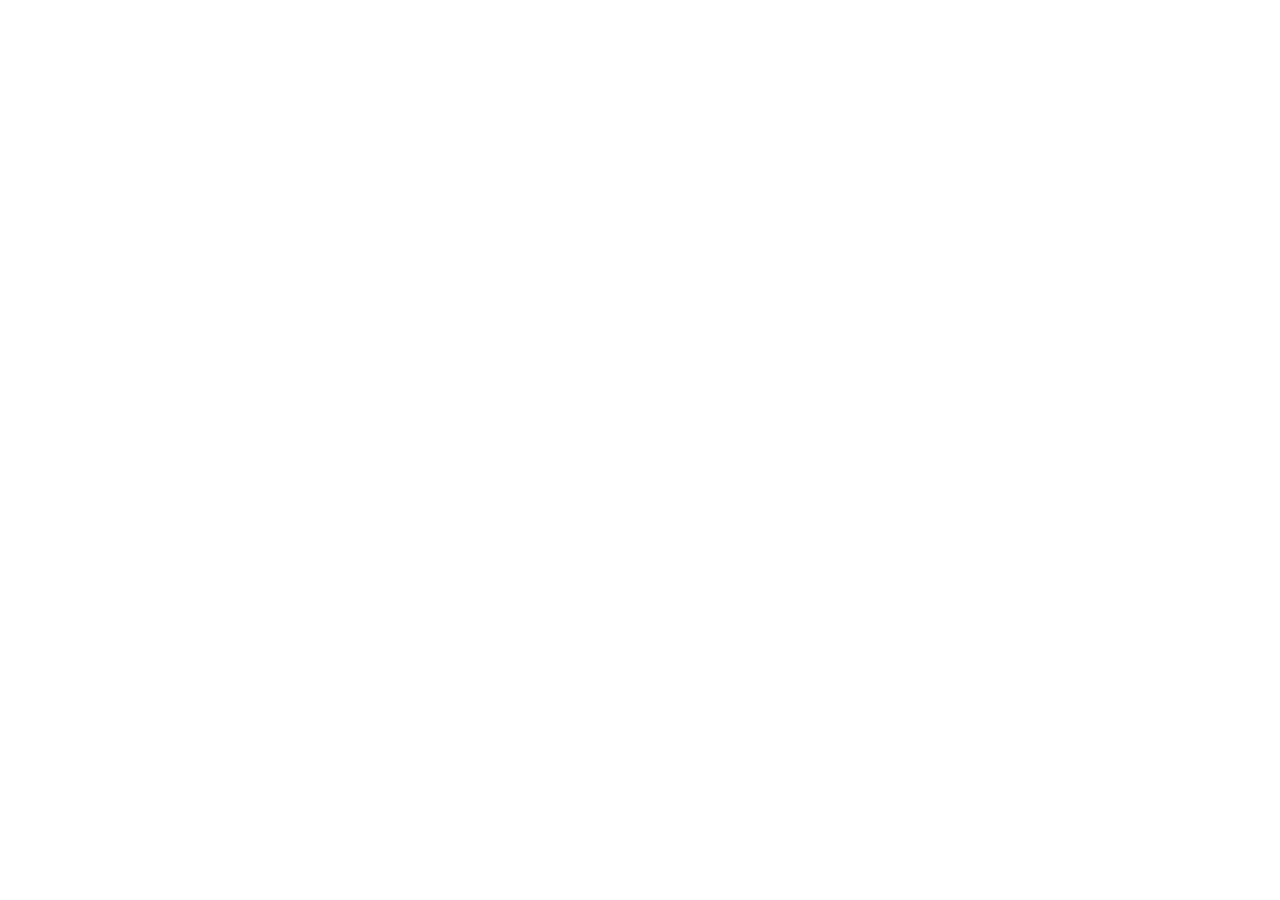
==== commit 73607dcb: "feat: add Release Radar website entry page" ====
--- a/web/index.html
+++ b/web/index.html
@@ -3,80 +3,17 @@
 <head>
   <meta charset="utf-8">
   <meta name="viewport" content="width=device-width, initial-scale=1">
-  <meta name="theme-color" content="#f8f7f4">
-  <title>Release Radar | Release impact workspace</title>
-  <link rel="stylesheet" href="./app.css">
+  <meta name="theme-color" content="#14695c">
+  <meta name="description" content="Review your Oracle Fusion customizations against quarterly release notes. Understand what to review, what to test, and where standard features may help.">
+  <title>Release Radar · Fusion release readiness</title>
+  <link rel="icon" href="icon.svg" type="image/svg+xml">
+  <link rel="stylesheet" href="rr-style.css">
+  <script src="rr-core.js" defer></script>
+  <script src="rr-data.js" defer></script>
+  <script src="rr-app.js" defer></script>
 </head>
-<body class="rr-app">
-  <!-- APEX: paste this root element into a Static Content region. Load app.css
-       as a page CSS file and app.js as a page JavaScript file. No nested form. -->
-  <!-- RELEASE_RADAR_APP_START -->
-  <div id="release-radar-root" class="rr-app">
-    <a class="rr-skip" href="#rr-workspace">Skip to workspace</a>
-    <header class="rr-header">
-      <a class="rr-brand" href="#rr-workspace" aria-label="Release Radar home">
-        <svg class="rr-brand-mark" viewBox="0 0 40 40" fill="none" aria-hidden="true"><rect x="1" y="1" width="38" height="38" rx="12" fill="currentColor"/><circle cx="20" cy="20" r="10" stroke="#fff" stroke-width="1.5" opacity=".55"/><path d="M20 20 28 12M20 20h-8" stroke="#fff" stroke-width="2" stroke-linecap="round"/><circle cx="20" cy="20" r="2.5" fill="#fff"/><circle cx="28" cy="12" r="2" fill="#fff"/></svg>
-        <span>Release Radar<small>RELEASE READINESS</small></span>
-      </a>
-      <nav class="rr-nav" aria-label="Release Radar navigation">
-        <a class="rr-nav-active" href="#rr-workspace">Overview</a>
-        <a href="#rr-findings">Findings</a>
-        <a href="#rr-history">Run history</a>
-      </nav>
-      <span class="rr-header-label"><span class="rr-dot"></span> Workspace preview</span>
-    </header>
-
-    <main id="rr-workspace" class="rr-main" tabindex="-1">
-      <div class="rr-page-heading">
-        <div><p class="rr-eyebrow">WORKSPACE / RELEASE IMPACT</p><h1>Release readiness, clearly in view.</h1><p class="rr-subtitle">See where a release meets your configuration, why it matters, and what to test next.</p></div>
-        <span id="rr-environment" class="rr-environment">Connecting…</span>
-      </div>
-
-      <div class="rr-demo-notice">
-        <span class="rr-notice-icon" aria-hidden="true">i</span>
-        <p><strong>Illustrative demo</strong><span id="rr-mode-note"> Prepared findings and test cases. This demo does not call live AI.</span></p>
-        <span class="rr-fixture-tag">SYNTHETIC DATA</span>
-      </div>
-
-      <section class="rr-card rr-controls" aria-labelledby="rr-scope-title">
-        <div class="rr-scope-heading"><div><p class="rr-eyebrow">ANALYSIS SCOPE</p><h2 id="rr-scope-title">Choose what to review</h2><p>Select a customer and release to open the prepared analysis.</p></div></div>
-        <div class="rr-field"><label for="rr-customer">Customer</label><select id="rr-customer" disabled><option>Loading customers…</option></select></div>
-        <div class="rr-field"><label for="rr-release">Target release</label><select id="rr-release" disabled><option>Loading releases…</option></select></div>
-        <button id="rr-run" class="rr-button rr-button-primary" type="button" disabled><span aria-hidden="true">▷</span><span id="rr-run-label">Run prepared demo</span></button>
-      </section>
-
-      <div id="rr-error" class="rr-error" role="alert" hidden><div><strong>We couldn’t complete that request.</strong><p id="rr-error-message"></p></div><button id="rr-retry" class="rr-button rr-button-secondary" type="button">Try again</button></div>
-      <p id="rr-status" class="rr-status" role="status" aria-live="polite">Loading the prepared workspace…</p>
-
-      <section class="rr-kpis" aria-label="Report summary">
-        <article class="rr-card rr-kpi"><div class="rr-kpi-label">Objects reviewed</div><strong id="rr-kpi-objects">—</strong><p id="rr-kpi-features">Awaiting a report</p></article>
-        <article class="rr-card rr-kpi rr-kpi-breaking"><div class="rr-kpi-label"><span class="rr-severity-dot" aria-hidden="true"></span> Breaking</div><strong id="rr-kpi-breaking">—</strong><p>Review first</p></article>
-        <article class="rr-card rr-kpi rr-kpi-test"><div class="rr-kpi-label"><span class="rr-severity-dot" aria-hidden="true"></span> Needs testing</div><strong id="rr-kpi-test">—</strong><p>Validate behavior</p></article>
-        <article class="rr-card rr-kpi rr-kpi-opportunity"><div class="rr-kpi-label"><span class="rr-severity-dot" aria-hidden="true"></span> Opportunities</div><strong id="rr-kpi-opportunity">—</strong><p>Explore when ready</p></article>
-        <article class="rr-card rr-kpi"><div class="rr-kpi-label">Without findings</div><strong id="rr-kpi-clear">—</strong><p>Objects with no flagged match</p></article>
-      </section>
-
-      <section id="rr-findings" class="rr-results" aria-labelledby="rr-results-title" aria-busy="true">
-        <div class="rr-section-heading"><div class="rr-section-title"><div><p class="rr-eyebrow">PRIORITIZED REVIEW</p><h2 id="rr-results-title">Release impact</h2><p id="rr-report-meta">Choose a scope to begin your review.</p></div></div><div class="rr-report-actions"><button id="rr-download" class="rr-button rr-button-secondary" type="button" disabled><span aria-hidden="true">↓</span> Download JSON</button><button id="rr-print" class="rr-button rr-button-secondary" type="button" disabled>Print summary</button></div></div>
-        <div class="rr-review-grid">
-          <section class="rr-card rr-findings-panel" aria-label="Ranked findings">
-            <div class="rr-list-header"><h3>Ranked findings <span id="rr-finding-total" class="rr-count">0</span></h3><span>Highest impact first</span></div>
-            <div class="rr-filter-area"><div class="rr-search"><svg viewBox="0 0 24 24" fill="none" aria-hidden="true"><circle cx="10.5" cy="10.5" r="6.5" stroke="currentColor" stroke-width="1.7"/><path d="m16 16 4 4" stroke="currentColor" stroke-width="1.7"/></svg><label class="rr-sr-only" for="rr-search">Search findings by object, module, or release feature</label><input id="rr-search" type="search" placeholder="Search objects, features, modules…" autocomplete="off"></div>
-              <div class="rr-filters" role="group" aria-label="Filter by severity"><button class="rr-filter rr-filter-active" data-severity="ALL" aria-pressed="true" type="button">All <span data-count="ALL">0</span></button><button class="rr-filter" data-severity="BREAKING" aria-pressed="false" type="button">Breaking <span data-count="BREAKING">0</span></button><button class="rr-filter" data-severity="TEST" aria-pressed="false" type="button">Needs testing <span data-count="TEST">0</span></button><button class="rr-filter" data-severity="OPPORTUNITY" aria-pressed="false" type="button">Opportunity <span data-count="OPPORTUNITY">0</span></button></div>
-            </div>
-            <p id="rr-result-count" class="rr-result-count" role="status" aria-live="polite">Waiting for report</p>
-            <div id="rr-finding-list" class="rr-finding-list"><div class="rr-empty"><span class="rr-empty-symbol" aria-hidden="true">◎</span><h3>Your review starts here</h3><p>Run the prepared demo to see configuration matches, release evidence, and test steps.</p></div></div>
-          </section>
-          <section id="rr-detail" class="rr-card rr-detail" aria-labelledby="rr-detail-title"><div class="rr-empty rr-detail-empty"><span class="rr-empty-symbol" aria-hidden="true">↗</span><p class="rr-eyebrow">FROM CHANGE TO ACTION</p><h3 id="rr-detail-title">Every finding tells the whole story.</h3><p>Select a finding to compare your configuration with release evidence and review a regression test.</p><div class="rr-empty-steps"><span>01 &nbsp; Configuration</span><span>02 &nbsp; Evidence</span><span>03 &nbsp; Test plan</span></div></div></section>
-        </div>
-      </section>
-
-      <section id="rr-history" class="rr-card rr-history" aria-labelledby="rr-history-title"><details><summary><span><span id="rr-history-title">Run history</span><span id="rr-history-count" class="rr-count">0</span></span><span class="rr-history-hint" id="rr-history-hint">Session activity</span></summary><div class="rr-history-body"><p id="rr-history-note">Previous runs appear here.</p><div id="rr-history-list"></div></div></details></section>
-      <footer class="rr-footer"><span><strong>Release Radar</strong> <span class="rr-footer-divider">/</span> Evidence before action.</span><span>Illustrative data · Review before action</span></footer>
-      <noscript><p class="rr-error">JavaScript is required to load the Release Radar workspace.</p></noscript>
-    </main>
-  </div>
-  <!-- RELEASE_RADAR_APP_END -->
-  <script src="./app.js" defer></script>
+<body style="margin:0">
+  <div id="release-radar"></div>
+  <noscript>Release Radar needs JavaScript to read configuration files in your browser. Enable JavaScript and reload this page.</noscript>
 </body>
 </html>
